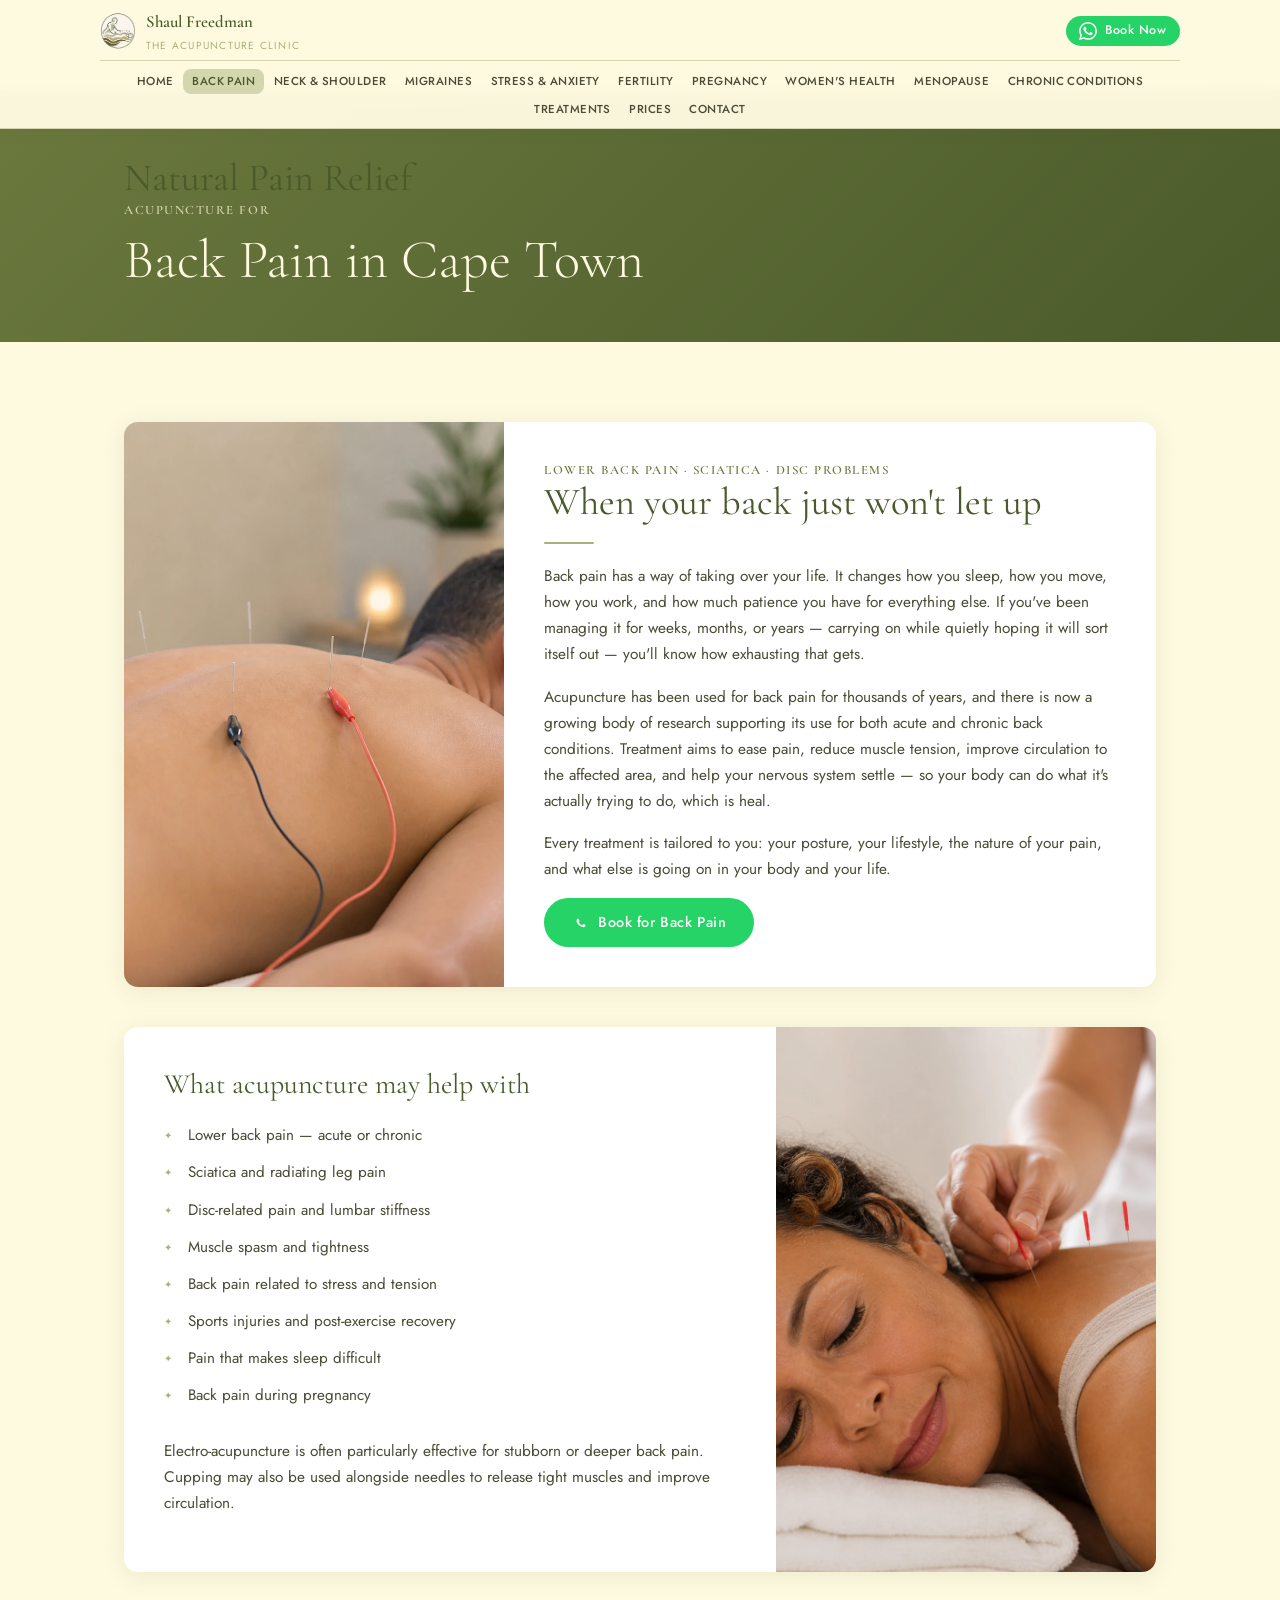
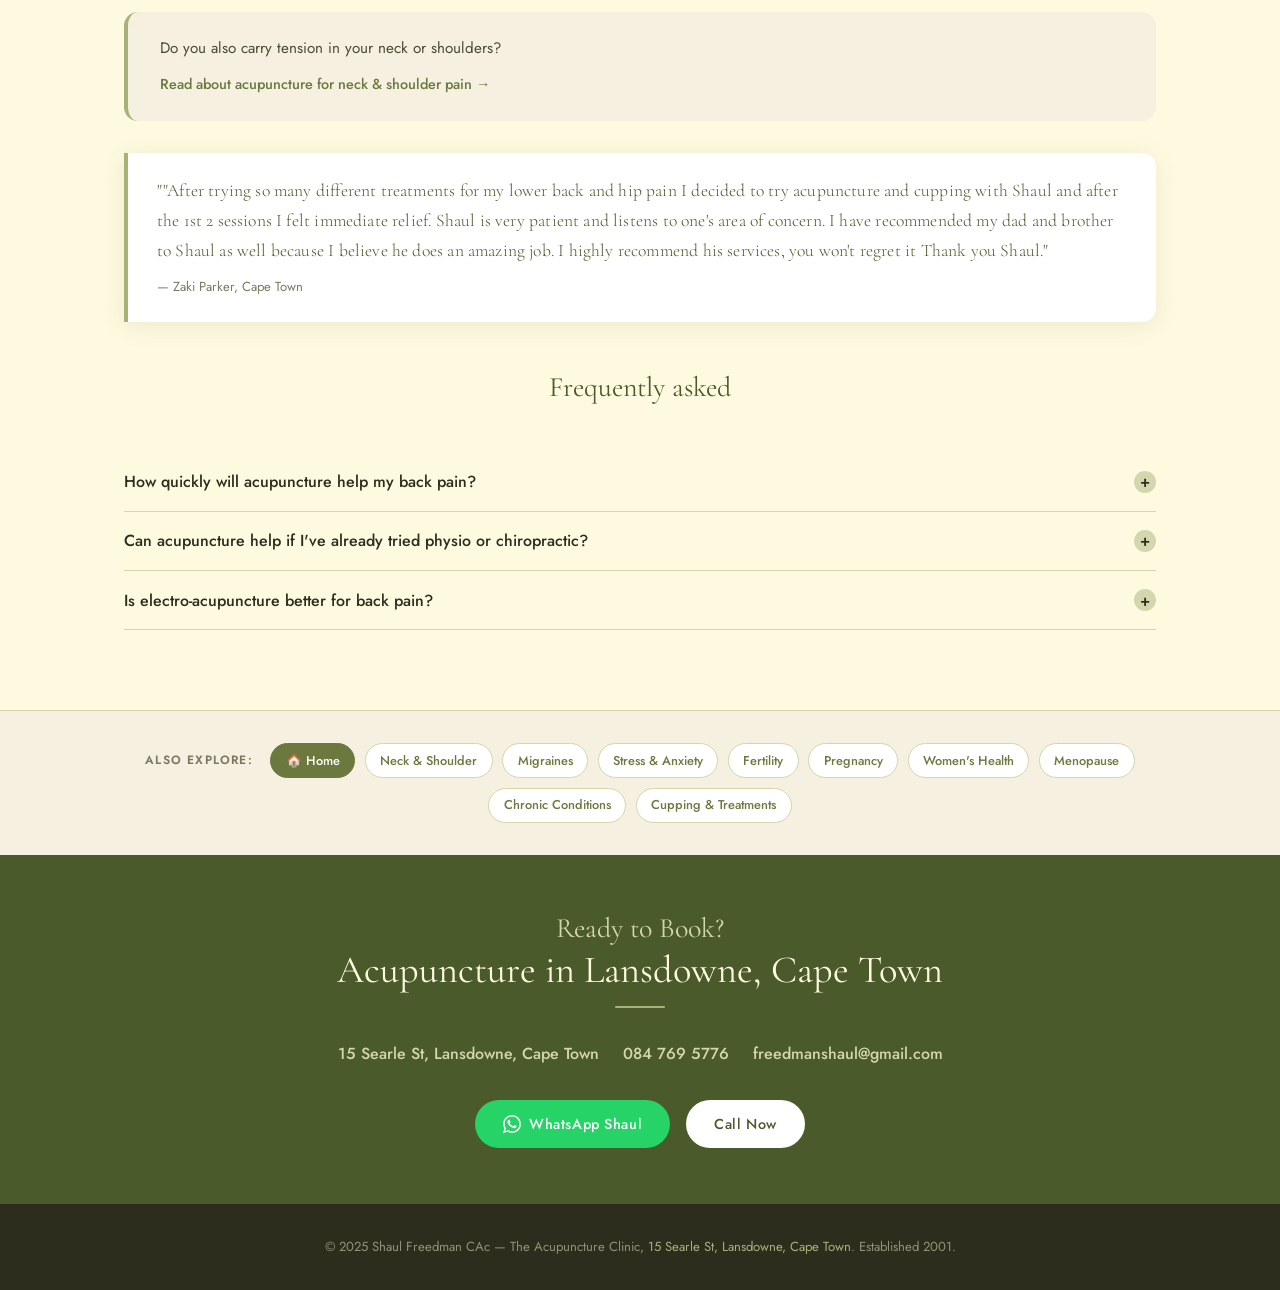
==== back-pain-acupuncture-cape-town.html @ 0d93fbd1 "Update back-pain-acupuncture-cape-town.html added h2 header for google seo added real testimonial" ====
<!DOCTYPE html>
<html lang="en">
<head>
<meta charset="UTF-8">
<meta name="viewport" content="width=device-width, initial-scale=1.0">
<title>Acupuncture for Back Pain in Cape Town | Shaul Freedman</title>
<meta name="description" content="Back pain, sciatica and lower back pain treatment with acupuncture in Lansdowne, Cape Town. Shaul Freedman CAc. Book on WhatsApp: 084 769 5776.">
<meta name="keywords" content="back pain acupuncture cape town, acupuncture for sciatica cape town, lower back pain treatment cape town">
<meta name="author" content="Shaul Freedman">
<meta property="og:title" content="Acupuncture for Back Pain in Cape Town | Shaul Freedman">
<meta property="og:description" content="Back pain, sciatica and lower back pain treatment with acupuncture in Lansdowne, Cape Town. Shaul Freedman CAc. Book on WhatsApp: 084 769 5776.">
<meta property="og:type" content="website">
<link rel="stylesheet" href="style.css">
</head>
<body>

<nav>
  <div class="nav-inner-top">
    <a href="index.html" class="nav-brand">
      <img src="assets/shaul-freedman-acupuncture-logo.webp" alt="Shaul Freedman Acupuncture logo" class="nav-logo">
      <div><span class="nav-brand-name">Shaul Freedman</span><span class="nav-brand-sub">The Acupuncture Clinic</span></div>
    </a>
    <a href="https://wa.me/27847695776?text=Hi%20Shaul%2C%20I%27d%20like%20to%20book%20an%20acupuncture%20treatment." target="_blank" class="btn btn-wa nav-wa" style="font-size:0.78rem;padding:0.35rem 1rem;"><svg class="wa-icon" viewBox="0 0 24 24"><path d="M17.472 14.382c-.297-.149-1.758-.867-2.03-.967-.273-.099-.471-.148-.67.15-.197.297-.767.966-.94 1.164-.173.199-.347.223-.644.075-.297-.15-1.255-.463-2.39-1.475-.883-.788-1.48-1.761-1.653-2.059-.173-.297-.018-.458.13-.606.134-.133.298-.347.446-.52.149-.174.198-.298.298-.497.099-.198.05-.371-.025-.52-.075-.149-.669-1.612-.916-2.207-.242-.579-.487-.5-.669-.51-.173-.008-.371-.01-.57-.01-.198 0-.52.074-.792.372-.272.297-1.04 1.016-1.04 2.479 0 1.462 1.065 2.875 1.213 3.074.149.198 2.096 3.2 5.077 4.487.709.306 1.262.489 1.694.625.712.227 1.36.195 1.871.118.571-.085 1.758-.719 2.006-1.413.248-.694.248-1.289.173-1.413-.074-.124-.272-.198-.57-.347m-5.421 7.403h-.004a9.87 9.87 0 01-5.031-1.378l-.361-.214-3.741.982.998-3.648-.235-.374a9.86 9.86 0 01-1.51-5.26c.001-5.45 4.436-9.884 9.888-9.884 2.64 0 5.122 1.03 6.988 2.898a9.825 9.825 0 012.893 6.994c-.003 5.45-4.437 9.884-9.885 9.884m8.413-18.297A11.815 11.815 0 0012.05 0C5.495 0 .16 5.335.157 11.892c0 2.096.547 4.142 1.588 5.945L.057 24l6.305-1.654a11.882 11.882 0 005.683 1.448h.005c6.554 0 11.89-5.335 11.893-11.893a11.821 11.821 0 00-3.48-8.413Z"/></svg> Book Now</a>
    <button class="hamburger" onclick="toggleMenu()" aria-label="Menu"><span></span><span></span><span></span></button>
  </div>
  <div class="nav-inner-links">
    <ul class="nav-links">
      <li><a href="index.html">Home</a></li>
      <li><a href="back-pain-acupuncture-cape-town.html" class="active">Back Pain</a></li>
      <li><a href="neck-shoulder-pain-acupuncture-cape-town.html">Neck &amp; Shoulder</a></li>
      <li><a href="migraine-headache-acupuncture-cape-town.html">Migraines</a></li>
      <li><a href="stress-anxiety-depression-sleep-acupuncture-cape-town.html">Stress &amp; Anxiety</a></li>
      <li><a href="fertility-acupuncture-cape-town.html">Fertility</a></li>
      <li><a href="pregnancy-acupuncture-cape-town.html">Pregnancy</a></li>
      <li><a href="pms-hormonal-health-acupuncture-cape-town.html">Women's Health</a></li>
      <li><a href="menopause-acupuncture-cape-town.html">Menopause</a></li>
      <li><a href="chronic-conditions-acupuncture-cape-town.html">Chronic Conditions</a></li>
      <li><a href="cupping-electro-acupuncture-cape-town.html">Treatments</a></li>
      <li><a href="index.html#pricing">Prices</a></li>
      <li><a href="index.html#contact">Contact</a></li>
    </ul>
  </div>
</nav>

<div class="mobile-menu" id="mobile-menu">
  <a href="index.html">Home</a>
  <a href="back-pain-acupuncture-cape-town.html">Back Pain</a>
  <a href="neck-shoulder-pain-acupuncture-cape-town.html">Neck &amp; Shoulder</a>
  <a href="migraine-headache-acupuncture-cape-town.html">Migraines</a>
  <a href="stress-anxiety-depression-sleep-acupuncture-cape-town.html">Stress &amp; Anxiety</a>
  <a href="fertility-acupuncture-cape-town.html">Fertility</a>
  <a href="pregnancy-acupuncture-cape-town.html">Pregnancy</a>
  <a href="pms-hormonal-health-acupuncture-cape-town.html">Women's Health</a>
  <a href="menopause-acupuncture-cape-town.html">Menopause</a>
  <a href="chronic-conditions-acupuncture-cape-town.html">Chronic Conditions</a>
  <a href="cupping-electro-acupuncture-cape-town.html">Treatments</a>
  <a href="index.html#pricing">Prices</a>
  <a href="index.html#contact">Contact</a>
  <a href="https://wa.me/27847695776?text=Hi%20Shaul%2C%20I%27d%20like%20to%20book%20an%20acupuncture%20treatment." target="_blank" style="color:#25D366;font-weight:600;">WhatsApp Shaul</a>
</div>

<div class="page-wrap">

<section class="page-banner banner-green">
  <div class="container">
    <h2>Natural Pain Relief</h2>
    <h4>Acupuncture for</h4>
    <h1>Back Pain in Cape Town</h1>
  </div>
</section>

<section class="section">
  <div class="container">
    <div class="content-block">
      <img src="assets/acupuncture-treatment-cape-town.webp" alt="Acupuncture needles for back pain treatment in Cape Town" class="block-img">
      <div class="block-body">
        <h4>Lower Back Pain · Sciatica · Disc Problems</h4>
        <h2>When your back just won't let up</h2>
        <div class="divider divider-left"></div>
        <p>Back pain has a way of taking over your life. It changes how you sleep, how you move, how you work, and how much patience you have for everything else. If you've been managing it for weeks, months, or years — carrying on while quietly hoping it will sort itself out — you'll know how exhausting that gets.</p>
        <p>Acupuncture has been used for back pain for thousands of years, and there is now a growing body of research supporting its use for both acute and chronic back conditions. Treatment aims to ease pain, reduce muscle tension, improve circulation to the affected area, and help your nervous system settle — so your body can do what it's actually trying to do, which is heal.</p>
        <p>Every treatment is tailored to you: your posture, your lifestyle, the nature of your pain, and what else is going on in your body and your life.</p>
        <a href="https://wa.me/27847695776?text=Hi%20Shaul%2C%20I%27d%20like%20to%20book%20an%20acupuncture%20appointment%20for%20back%20pain." target="_blank" class="btn btn-wa">
          <svg class="wa-icon" viewBox="0 0 24 24"><path d="M17.472 14.382c-.297-.149-1.758-.867-2.03-.967-.273-.099-.471-.148-.67.15-.197.297-.767.966-.94 1.164-.173.199-.347.223-.644.075-.297-.15-1.255-.463-2.39-1.475-.883-.788-1.48-1.761-1.653-2.059-.173-.297-.018-.458.13-.606.134-.133.298-.347.446-.52.149-.174.198-.298.298-.497.099-.198.05-.371-.025-.52-.075-.149-.669-1.612-.916-2.207-.242-.579-.487-.5-.669-.51-.173-.008-.371-.01-.57-.01-.198 0-.52.074-.792.372-.272.297-1.04 1.016-1.04 2.479 0 1.462 1.065 2.875 1.213 3.074.149.198 2.096 3.2 5.077 4.487.709.306 1.262.489 1.694.625.712.227 1.36.195 1.871.118.571-.085 1.758-.719 2.006-1.413.248-.694.248-1.289.173-1.413-.074-.124-.272-.198-.57-.347"/></svg>
          Book for Back Pain
        </a>
      </div>
    </div>

    <div class="content-block reverse" style="margin-top:2.5rem;">
      <img src="assets/sports-injury-knee-acupuncture-cape-town.webp" alt="Electro-acupuncture for back and knee pain in Cape Town" class="block-img">
      <div class="block-body">
        <h3>What acupuncture may help with</h3>
        <ul class="content-list">
          <li>Lower back pain — acute or chronic</li>
          <li>Sciatica and radiating leg pain</li>
          <li>Disc-related pain and lumbar stiffness</li>
          <li>Muscle spasm and tightness</li>
          <li>Back pain related to stress and tension</li>
          <li>Sports injuries and post-exercise recovery</li>
          <li>Pain that makes sleep difficult</li>
          <li>Back pain during pregnancy</li>
        </ul>
        <p>Electro-acupuncture is often particularly effective for stubborn or deeper back pain. Cupping may also be used alongside needles to release tight muscles and improve circulation.</p>
      </div>
    </div>

    <!-- NECK & SHOULDER LINK -->
    <div style="margin-top:2.5rem;padding:1.5rem 2rem;background:var(--warm-cream);border-radius:var(--radius);border-left:4px solid var(--light-green);">
      <p style="margin-bottom:0.5rem;font-size:0.95rem;color:var(--text-mid);">Do you also carry tension in your neck or shoulders?</p>
      <a href="neck-shoulder-pain-acupuncture-cape-town.html" style="display:inline-flex;align-items:center;gap:6px;color:var(--mid-green);font-weight:500;font-size:0.9rem;text-decoration:none;">
        Read about acupuncture for neck &amp; shoulder pain →
      </a>
    </div>

    <div class="testimonial">
      <p>""After trying so many different treatments for my lower back and hip pain I decided to try acupuncture and cupping with Shaul and after the 1st 2 sessions I felt immediate relief. Shaul is very patient and listens to one's area of concern. I have recommended my dad and brother to Shaul as well because I believe he does an amazing job. I highly recommend his services, you won't regret it Thank you Shaul."</p>
      <cite>— Zaki Parker, Cape Town</cite>
    </div>

    <div class="section-header" style="margin-top:3rem;">
      <h3>Frequently asked</h3>
    </div>

    <div class="faq-item">
      <button class="faq-q">How quickly will acupuncture help my back pain? <span class="faq-arrow">+</span></button>
      <div class="faq-a">Some people notice relief after the first session. For longer-standing pain, it generally takes a course of treatments — usually 4 to 6 weekly sessions — to see meaningful and lasting change. Shaul will give you an honest picture after your initial assessment.</div>
    </div>
    <div class="faq-item">
      <button class="faq-q">Can acupuncture help if I've already tried physio or chiropractic? <span class="faq-arrow">+</span></button>
      <div class="faq-a">Yes — many people come to acupuncture after other treatments haven't resolved their pain. Acupuncture works differently: it addresses the nervous system, circulation, and energy flow in the body, which can reach patterns that other treatments don't.</div>
    </div>
    <div class="faq-item">
      <button class="faq-q">Is electro-acupuncture better for back pain? <span class="faq-arrow">+</span></button>
      <div class="faq-a">For some types of back pain — especially chronic, deep, or stubborn pain — electro-acupuncture can be particularly effective. Shaul will recommend the most appropriate approach after your first assessment.</div>
    </div>

  </div>
</section>

<div class="related-strip">
  <div class="container">
    <div class="related-strip-inner">
      <span class="related-strip-label">Also explore:</span>
      <a href="index.html" class="related-link home">🏠 Home</a>
      <a href="neck-shoulder-pain-acupuncture-cape-town.html" class="related-link">Neck &amp; Shoulder</a>
      <a href="migraine-headache-acupuncture-cape-town.html" class="related-link">Migraines</a>
      <a href="stress-anxiety-depression-sleep-acupuncture-cape-town.html" class="related-link">Stress &amp; Anxiety</a>
      <a href="fertility-acupuncture-cape-town.html" class="related-link">Fertility</a>
      <a href="pregnancy-acupuncture-cape-town.html" class="related-link">Pregnancy</a>
      <a href="pms-hormonal-health-acupuncture-cape-town.html" class="related-link">Women's Health</a>
      <a href="menopause-acupuncture-cape-town.html" class="related-link">Menopause</a>
      <a href="chronic-conditions-acupuncture-cape-town.html" class="related-link">Chronic Conditions</a>
      <a href="cupping-electro-acupuncture-cape-town.html" class="related-link">Cupping &amp; Treatments</a>
    </div>
  </div>
</div>

<section class="contact-strip" id="contact">
  <div class="container">
    <h3 style="color:var(--pale-green);">Ready to Book?</h3>
    <h2>Acupuncture in Lansdowne, Cape Town</h2>
    <div class="divider"></div>
    <div class="contact-details">
      <span class="contact-detail"><a href="https://www.google.com/maps/search/15+Searle+St+Lansdowne+Cape+Town" target="_blank" rel="noopener" style="color:var(--pale-green);">15 Searle St, Lansdowne, Cape Town</a></span>
      <span class="contact-detail"><a href="tel:+27847695776" style="color:var(--pale-green);">084 769 5776</a></span>
      <span class="contact-detail"><a href="mailto:freedmanshaul@gmail.com" style="color:var(--pale-green);">freedmanshaul@gmail.com</a></span>
    </div>
    <div class="contact-btns">
      <a href="https://wa.me/27847695776?text=Hi%20Shaul%2C%20I%27d%20like%20to%20book%20an%20acupuncture%20appointment%20for%20back%20pain." target="_blank" class="btn btn-wa"><svg class="wa-icon" viewBox="0 0 24 24"><path d="M17.472 14.382c-.297-.149-1.758-.867-2.03-.967-.273-.099-.471-.148-.67.15-.197.297-.767.966-.94 1.164-.173.199-.347.223-.644.075-.297-.15-1.255-.463-2.39-1.475-.883-.788-1.48-1.761-1.653-2.059-.173-.297-.018-.458.13-.606.134-.133.298-.347.446-.52.149-.174.198-.298.298-.497.099-.198.05-.371-.025-.52-.075-.149-.669-1.612-.916-2.207-.242-.579-.487-.5-.669-.51-.173-.008-.371-.01-.57-.01-.198 0-.52.074-.792.372-.272.297-1.04 1.016-1.04 2.479 0 1.462 1.065 2.875 1.213 3.074.149.198 2.096 3.2 5.077 4.487.709.306 1.262.489 1.694.625.712.227 1.36.195 1.871.118.571-.085 1.758-.719 2.006-1.413.248-.694.248-1.289.173-1.413-.074-.124-.272-.198-.57-.347m-5.421 7.403h-.004a9.87 9.87 0 01-5.031-1.378l-.361-.214-3.741.982.998-3.648-.235-.374a9.86 9.86 0 01-1.51-5.26c.001-5.45 4.436-9.884 9.888-9.884 2.64 0 5.122 1.03 6.988 2.898a9.825 9.825 0 012.893 6.994c-.003 5.45-4.437 9.884-9.885 9.884m8.413-18.297A11.815 11.815 0 0012.05 0C5.495 0 .16 5.335.157 11.892c0 2.096.547 4.142 1.588 5.945L.057 24l6.305-1.654a11.882 11.882 0 005.683 1.448h.005c6.554 0 11.89-5.335 11.893-11.893a11.821 11.821 0 00-3.48-8.413Z"/></svg> WhatsApp Shaul</a>
      <a href="tel:+27847695776" class="btn btn-white">Call Now</a>
    </div>
  </div>
</section>

<footer>
  <div class="container">
    <p>© 2025 Shaul Freedman CAc — The Acupuncture Clinic, <a href="https://www.google.com/maps/search/15+Searle+St+Lansdowne+Cape+Town" target="_blank" rel="noopener" style="color:var(--light-green);">15 Searle St, Lansdowne, Cape Town</a>. Established 2001.</p>
  </div>
</footer>

<button id="back-to-top" onclick="window.scrollTo({top:0,behavior:'smooth'})" title="Back to top">↑</button>

<script>
function toggleMenu(){document.getElementById('mobile-menu').classList.toggle('open');}
window.addEventListener('scroll',()=>{
  document.getElementById('back-to-top').classList.toggle('visible',window.scrollY>300);
  document.getElementById('mobile-menu').classList.remove('open');
});
document.querySelectorAll('.faq-q').forEach(btn=>{
  btn.addEventListener('click',()=>{
    const item=btn.closest('.faq-item');
    const wasOpen=item.classList.contains('open');
    document.querySelectorAll('.faq-item').forEach(i=>i.classList.remove('open'));
    if(!wasOpen)item.classList.add('open');
  });
});
</script>

</div>
</body>
</html>
---- style.css ----
/* ═══════════════════════════════════════════
   SHAUL FREEDMAN — THE ACUPUNCTURE CLINIC
   Shared Stylesheet
═══════════════════════════════════════════ */

@import url('https://fonts.googleapis.com/css2?family=Cormorant+Garamond:ital,wght@0,300;0,400;0,600;1,300;1,400&family=Jost:wght@300;400;500;600&display=swap');

:root {
  --dark-green: #4a5a2a;
  --mid-green: #6B793E;
  --light-green: #A9B179;
  --pale-green: #D4D6AD;
  --cream: #FEFAE0;
  --warm-cream: #f5f0e0;
  --brown: #C08769;
  --dark-brown: #8F5F3D;
  --text-dark: #2d2d1e;
  --text-mid: #4a4a35;
  --text-light: #7a7a60;
  --white: #ffffff;
  --radius: 14px;
  --radius-sm: 8px;
  --shadow: 0 4px 24px rgba(74,90,42,0.10);
  --shadow-lg: 0 8px 40px rgba(74,90,42,0.15);
}

*, *::before, *::after { box-sizing: border-box; margin: 0; padding: 0; }
html { scroll-behavior: smooth; }

body {
  font-family: 'Jost', sans-serif;
  background: var(--cream);
  color: var(--text-dark);
  font-size: 16px;
  line-height: 1.7;
  overflow-x: hidden;
}

h1, h2, h3, h4 { font-family: 'Cormorant Garamond', serif; line-height: 1.25; color: var(--dark-green); }
h1 { font-size: clamp(2rem, 5vw, 3.4rem); font-weight: 300; }
h2 { font-size: clamp(1.6rem, 3.5vw, 2.4rem); font-weight: 400; }
h3 { font-size: clamp(1.2rem, 2.5vw, 1.75rem); font-weight: 400; }
h4 { font-size: 0.8rem; font-weight: 600; letter-spacing: 0.12em; text-transform: uppercase; color: var(--mid-green); }

p { margin-bottom: 1rem; color: var(--text-mid); }
a { color: var(--mid-green); text-decoration: none; }
a:hover { color: var(--dark-green); }
img { max-width: 100%; display: block; border-radius: var(--radius); }

/* ── NAV ── */
nav {
  position: fixed; top: 0; left: 0; right: 0; z-index: 1000;
  background: rgba(254,250,224,0.97);
  backdrop-filter: blur(8px);
  border-bottom: 1px solid var(--pale-green);
  padding: 0.5rem 2rem 0.4rem;
  display: flex; flex-direction: column; align-items: center;
  box-shadow: 0 2px 16px rgba(74,90,42,0.07);
}
.nav-inner-top { display: flex; align-items: center; justify-content: space-between; width: 100%; max-width: 1080px; }
.nav-inner-links { display: flex; align-items: center; justify-content: center; width: 100%; max-width: 1080px; flex-wrap: wrap; gap: 0.1rem; padding-top: 0.35rem; border-top: 1px solid var(--pale-green); margin-top: 0.35rem; }
.nav-brand { display: flex; align-items: center; gap: 10px; text-decoration: none; }
.nav-logo { width: 36px; height: 36px; border-radius: 50%; object-fit: cover; }
.nav-brand-name { font-family: 'Cormorant Garamond', serif; font-size: 1.05rem; font-weight: 600; color: var(--dark-green); display: block; }
.nav-brand-sub { font-size: 0.64rem; font-weight: 400; letter-spacing: 0.12em; text-transform: uppercase; color: var(--light-green); display: block; }
.nav-links { display: flex; align-items: center; gap: 0.05rem; list-style: none; flex-wrap: wrap; justify-content: center; }
.nav-links a { font-size: 0.72rem; font-weight: 500; letter-spacing: 0.04em; text-transform: uppercase; color: var(--text-mid); padding: 0.28rem 0.55rem; border-radius: var(--radius-sm); transition: all 0.2s; white-space: nowrap; }
.nav-links a:hover, .nav-links a.active { background: var(--pale-green); color: var(--dark-green); }
.nav-wa { background: #25D366 !important; color: white !important; border-radius: 20px !important; padding: 0.28rem 0.85rem !important; }
.nav-wa:hover { background: #1da851 !important; }
.hamburger { display: none; flex-direction: column; gap: 5px; cursor: pointer; background: none; border: none; padding: 4px; }
.hamburger span { display: block; width: 24px; height: 2px; background: var(--mid-green); border-radius: 2px; transition: all 0.3s; }
.mobile-menu { display: none; position: fixed; top: 88px; left: 0; right: 0; background: var(--cream); border-bottom: 1px solid var(--pale-green); padding: 1.5rem 2rem; z-index: 999; box-shadow: var(--shadow); flex-direction: column; gap: 0.4rem; }
.mobile-menu.open { display: flex; }
.mobile-menu a { font-size: 0.9rem; font-weight: 500; letter-spacing: 0.05em; text-transform: uppercase; color: var(--text-mid); padding: 0.6rem 1rem; border-radius: var(--radius-sm); transition: all 0.2s; }
.mobile-menu a:hover { background: var(--pale-green); color: var(--dark-green); }

/* ── LAYOUT ── */
.container { max-width: 1080px; margin: 0 auto; padding: 0 1.5rem; }
.container-narrow { max-width: 740px; margin: 0 auto; padding: 0 1.5rem; }
.section { padding: 5rem 0; }
.section-sm { padding: 3rem 0; }
.section-alt { background: var(--warm-cream); }
.section-dark { background: var(--dark-green); }
.page-wrap { padding-top: 90px; }

/* ── PAGE BANNER ── */
.page-banner {
  padding: 4rem 0 3rem;
  position: relative; overflow: hidden;
}
.page-banner h4 { margin-bottom: 0.5rem; }
.page-banner h1 { max-width: 700px; }

/* Colour variants per page */
.banner-green { background: linear-gradient(135deg, var(--mid-green) 0%, var(--dark-green) 100%); }
.banner-green h4 { color: var(--pale-green); }
.banner-green h1 { color: var(--cream); }
.banner-warm { background: linear-gradient(135deg, #e8dfc8 0%, #d5c9aa 100%); }
.banner-earth { background: linear-gradient(135deg, #c4a882 0%, #8F5F3D 100%); }
.banner-earth h4 { color: #f5e8d8; }
.banner-earth h1 { color: white; }
.banner-sage { background: linear-gradient(135deg, #d4d9b8 0%, #a9b179 100%); }
.banner-deep { background: linear-gradient(135deg, #3a4a22 0%, #2a3618 100%); }
.banner-deep h4 { color: var(--pale-green); }
.banner-deep h1 { color: var(--cream); }
.banner-rose { background: linear-gradient(135deg, #e8d5c8 0%, #c4957a 100%); }
.banner-rose h1 { color: #3a2010; }

/* ── BUTTONS ── */
.btn { display: inline-flex; align-items: center; gap: 8px; padding: 0.75rem 1.75rem; border-radius: 30px; font-family: 'Jost', sans-serif; font-size: 0.9rem; font-weight: 500; letter-spacing: 0.04em; cursor: pointer; border: none; transition: all 0.25s; text-decoration: none; }
.btn-primary { background: var(--mid-green); color: white; }
.btn-primary:hover { background: var(--dark-green); color: white; transform: translateY(-2px); box-shadow: 0 6px 20px rgba(74,90,42,0.25); }
.btn-outline { background: transparent; color: var(--mid-green); border: 1.5px solid var(--mid-green); }
.btn-outline:hover { background: var(--pale-green); color: var(--dark-green); transform: translateY(-2px); }
.btn-white { background: white; color: var(--dark-green); }
.btn-white:hover { background: var(--cream); transform: translateY(-2px); }
.btn-wa { background: #25D366; color: white; }
.btn-wa:hover { background: #1da851; color: white; transform: translateY(-2px); box-shadow: 0 6px 20px rgba(37,211,102,0.3); }
.btn-brown { background: var(--brown); color: white; }
.btn-brown:hover { background: var(--dark-brown); color: white; transform: translateY(-2px); }
.wa-icon { width: 18px; height: 18px; fill: currentColor; flex-shrink: 0; }

/* ── SECTION HEADER ── */
.section-header { text-align: center; margin-bottom: 3rem; }
.section-header h4 { margin-bottom: 0.5rem; }
.section-header h2 { margin-bottom: 0.8rem; }
.section-header p { max-width: 580px; margin: 0 auto; font-size: 1.02rem; }
.divider { width: 50px; height: 2px; background: var(--light-green); margin: 0.8rem auto 1.2rem; border-radius: 2px; }
.divider-left { margin-left: 0; }

/* ── GRIDS ── */
.grid-3 { display: grid; grid-template-columns: repeat(3, 1fr); gap: 1.8rem; }
.grid-2 { display: grid; grid-template-columns: repeat(2, 1fr); gap: 2.5rem; }
.grid-2-1 { display: grid; grid-template-columns: 1.15fr 0.85fr; gap: 3rem; align-items: start; }
.grid-1-2 { display: grid; grid-template-columns: 0.85fr 1.15fr; gap: 3rem; align-items: start; }

/* ── CARDS ── */
.card { background: white; border-radius: var(--radius); overflow: hidden; box-shadow: var(--shadow); transition: transform 0.3s, box-shadow 0.3s; }
.card:hover { transform: translateY(-5px); box-shadow: var(--shadow-lg); }
.card-img { width: 100%; height: 210px; object-fit: cover; object-position: center top; border-radius: 0; }
.card-link { display: block; text-decoration: none; color: inherit; }
.card-link:hover .card { transform: translateY(-5px); box-shadow: var(--shadow-lg); }
.card-link:hover { color: inherit; }
.card-body { padding: 1.4rem; }
.card-body h3 { margin-bottom: 0.5rem; font-size: 1.3rem; }
.card-body p { font-size: 0.9rem; margin-bottom: 1rem; color: var(--text-light); line-height: 1.6; }
.card-tags { display: flex; flex-wrap: wrap; gap: 5px; margin-bottom: 1rem; }
.tag { font-size: 0.72rem; background: var(--pale-green); color: var(--dark-green); padding: 3px 9px; border-radius: 10px; font-weight: 500; }

/* ── CONTENT BLOCKS ── */
.content-block { display: grid; grid-template-columns: 380px 1fr; gap: 0; background: white; border-radius: var(--radius); overflow: hidden; box-shadow: var(--shadow); margin-bottom: 2.5rem; }
.content-block.reverse { grid-template-columns: 1fr 380px; }
.content-block.reverse .block-img { order: 2; }
.content-block.reverse .block-body { order: 1; }
.block-img { width: 100%; height: 100%; min-height: 280px; object-fit: cover; object-position: center top; border-radius: 0; }
.block-body { padding: 2.5rem; }
.block-body h2 { margin-bottom: 1rem; }
.block-body p { font-size: 0.96rem; }

/* ── LISTS ── */
.content-list { list-style: none; padding: 0; margin: 1rem 0 1.5rem; }
.content-list li { padding: 0.35rem 0 0.35rem 1.5rem; position: relative; color: var(--text-mid); font-size: 0.95rem; }
.content-list li::before { content: '✦'; position: absolute; left: 0; color: var(--light-green); font-size: 0.65rem; top: 0.6rem; }

/* ── TESTIMONIAL ── */
.testimonial { background: white; border-left: 4px solid var(--light-green); padding: 1.4rem 1.8rem; border-radius: 0 var(--radius) var(--radius) 0; box-shadow: var(--shadow); margin: 2rem 0; }
.testimonial p { font-family: 'Cormorant Garamond', serif; font-style: normal; font-size: 1.1rem; color: var(--dark-green); font-weight: 300; margin-bottom: 0.4rem; letter-spacing: 0.01em; }
.testimonial cite { font-size: 0.82rem; color: var(--text-light); font-style: normal; }

/* ── FAQ ── */
.faq-item { border-bottom: 1px solid var(--pale-green); }
.faq-q { width: 100%; text-align: left; background: none; border: none; padding: 1.1rem 0; font-family: 'Jost', sans-serif; font-size: 1rem; font-weight: 500; color: var(--text-dark); cursor: pointer; display: flex; justify-content: space-between; align-items: center; gap: 1rem; transition: color 0.2s; }
.faq-q:hover { color: var(--mid-green); }
.faq-arrow { flex-shrink: 0; width: 22px; height: 22px; background: var(--pale-green); border-radius: 50%; display: flex; align-items: center; justify-content: center; font-size: 1rem; transition: transform 0.3s, background 0.2s; }
.faq-item.open .faq-arrow { transform: rotate(45deg); background: var(--light-green); }
.faq-a { display: none; padding: 0 0 1.1rem; color: var(--text-mid); font-size: 0.96rem; line-height: 1.8; }
.faq-item.open .faq-a { display: block; animation: fadein 0.3s ease; }

/* ── PRICING ── */
.price-card { background: white; border-radius: var(--radius); padding: 1.8rem; box-shadow: var(--shadow); display: flex; flex-direction: column; gap: 0.4rem; border-top: 4px solid var(--light-green); transition: transform 0.3s, box-shadow 0.3s; }
.price-card:hover { transform: translateY(-4px); box-shadow: var(--shadow-lg); border-top-color: var(--mid-green); }
.price-card h3 { font-size: 1.25rem; }
.price-card .duration { font-size: 0.82rem; color: var(--text-light); }
.price-card .price { font-family: 'Cormorant Garamond', serif; font-size: 1.9rem; font-weight: 600; color: var(--mid-green); margin-top: 0.4rem; }
.price-card .save { font-size: 0.78rem; color: var(--brown); font-weight: 500; }
.price-card p { font-size: 0.88rem; flex: 1; color: var(--text-light); }
.price-card.featured { border-top-color: var(--brown); }
.price-card.featured .price { color: var(--brown); }

/* ── RELATED TREATMENTS STRIP ── */
.related-strip { background: var(--warm-cream); border-top: 1px solid var(--pale-green); padding: 2rem 0; }
.related-strip-inner { display: flex; flex-wrap: wrap; gap: 0.6rem; align-items: center; justify-content: center; }
.related-strip-label { font-size: 0.75rem; font-weight: 600; letter-spacing: 0.1em; text-transform: uppercase; color: var(--text-light); margin-right: 0.5rem; }
.related-link { font-size: 0.8rem; font-weight: 500; color: var(--mid-green); padding: 0.35rem 0.9rem; border: 1px solid var(--pale-green); border-radius: 20px; transition: all 0.2s; background: white; text-decoration: none; }
.related-link:hover { background: var(--pale-green); color: var(--dark-green); border-color: var(--light-green); }
.related-link.home { background: var(--mid-green); color: white; border-color: var(--mid-green); }
.related-link.home:hover { background: var(--dark-green); border-color: var(--dark-green); }

/* ── CONTACT STRIP ── */
.contact-strip { background: var(--dark-green); color: var(--cream); padding: 3.5rem 0; text-align: center; }
.contact-strip h2 { color: var(--cream); margin-bottom: 0.5rem; }
.contact-strip p { color: var(--pale-green); margin-bottom: 0; }
.contact-strip .contact-details { display: flex; flex-wrap: wrap; gap: 1.5rem; justify-content: center; margin: 2rem 0; }
.contact-detail { display: flex; align-items: center; gap: 8px; font-size: 1rem; color: var(--cream); }
.contact-detail a { color: var(--pale-green); font-weight: 500; }
.contact-detail a:hover { color: white; }
.contact-btns { display: flex; flex-wrap: wrap; gap: 1rem; justify-content: center; margin-top: 1.5rem; }

/* ── FOOTER ── */
footer { background: var(--text-dark); color: var(--pale-green); padding: 2rem 0; text-align: center; }
footer p { color: rgba(212,214,173,0.6); font-size: 0.82rem; margin: 0; }
footer a { color: var(--light-green); }

/* ── BACK TO TOP ── */
#back-to-top { position: fixed; bottom: 1.5rem; right: 1.5rem; width: 46px; height: 46px; background: var(--mid-green); color: white; border: none; border-radius: 50%; cursor: pointer; display: none; align-items: center; justify-content: center; font-size: 1.1rem; box-shadow: 0 4px 16px rgba(74,90,42,0.3); z-index: 900; transition: all 0.3s; }
#back-to-top:hover { background: var(--dark-green); transform: translateY(-3px); }
#back-to-top.visible { display: flex; animation: fadeInUp 0.3s ease; }

/* ── ANIMATIONS ── */
@keyframes fadein { from { opacity: 0; transform: translateY(8px); } to { opacity: 1; transform: translateY(0); } }
@keyframes fadeInUp { from { opacity: 0; transform: translateY(12px); } to { opacity: 1; transform: translateY(0); } }

/* ── RESPONSIVE ── */
@media (max-width: 960px) {
  .hero-img { height: 280px !important; object-position: center center !important; }
  .grid-3 { grid-template-columns: repeat(2, 1fr); }
  .grid-2-1, .grid-1-2 { grid-template-columns: 1fr; }
  .content-block, .content-block.reverse { grid-template-columns: 1fr; }
  .content-block.reverse .block-img { order: 0; }
  .content-block.reverse .block-body { order: 0; }
  .block-img { min-height: 240px; max-height: 320px; width: 100%; }
}
@media (max-width: 768px) {
  .nav-links { display: none; }
  .nav-inner-links { display: none; }
  .hamburger { display: flex; }
  .grid-3 { grid-template-columns: 1fr; }
  .grid-2 { grid-template-columns: 1fr; }
  .section { padding: 3.5rem 0; }
  .block-body { padding: 1.8rem; }
}

.related-link a:hover {
  color: #444;
  text-decoration: underline;
}

/* ── HERO: mobile image band ── */
.hero-mobile-image { display: none; }
.hero-desktop-image { display: block; }
.hero-desktop-badge { display: inline-flex; }

@media (max-width: 960px) {

  /* Show mobile image + green band at top of card */
  .hero-mobile-image { display: block; }

  /* Hide desktop image column on mobile */
  .hero-desktop-image { display: none !important; }

  /* Hide desktop badge — replaced by the green band */
  .hero-desktop-badge { display: none !important; }

  /* Stack grid to single column */
  .grid-2-1 { grid-template-columns: 1fr !important; }

  /* Tighten text padding inside card on mobile */
  .grid-2-1 > div:first-child { padding: 1.75rem !important; }

  /* Pull section up so card sits close to the nav */
  section.hero-section {
    padding-top: 1.5rem !important;
    padding-bottom: 2.5rem !important;
  }

  /* Heavier, larger heading on mobile */
  .grid-2-1 h1 {
    font-size: 2rem !important;
    font-weight: 500 !important;
    line-height: 1.2 !important;
    margin-bottom: 1rem !important;
  }

  /* Stack buttons vertically on mobile for easier tapping */
  .hero-btns {
    flex-direction: column !important;
  }
}
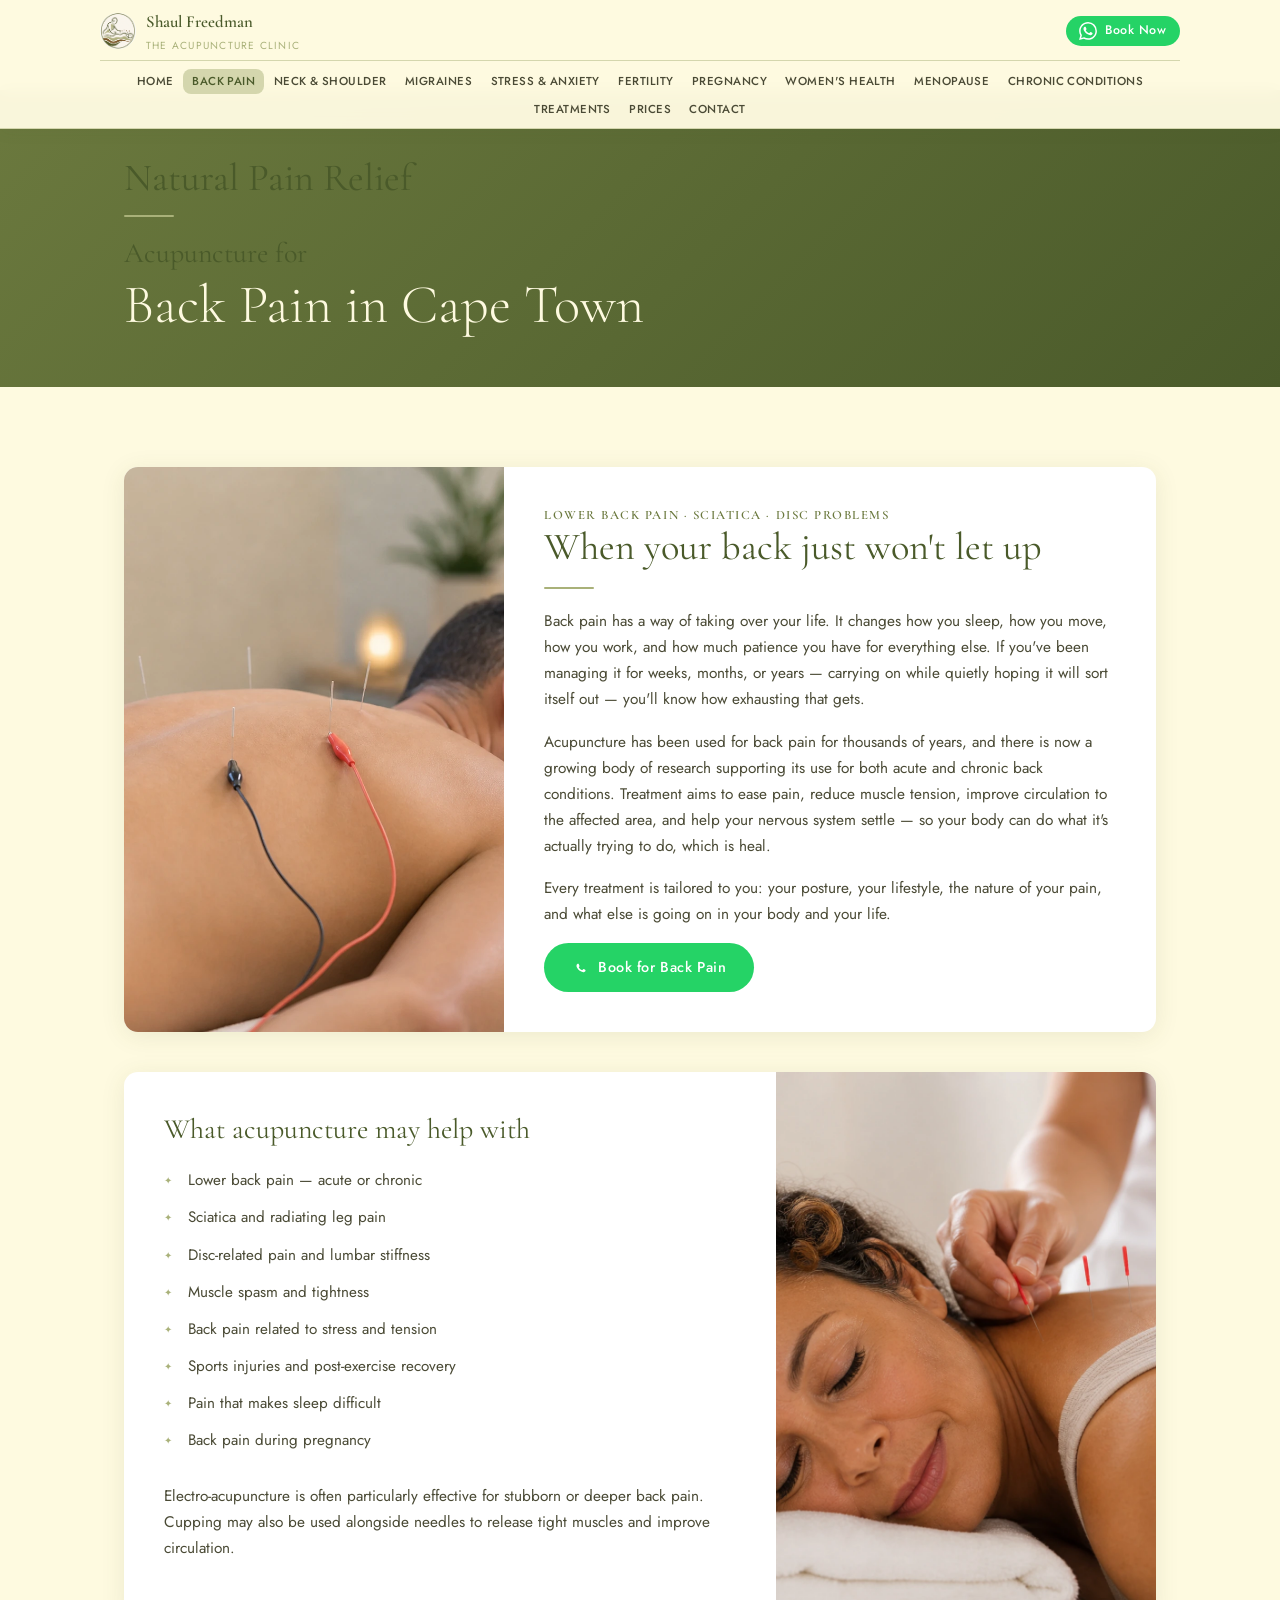
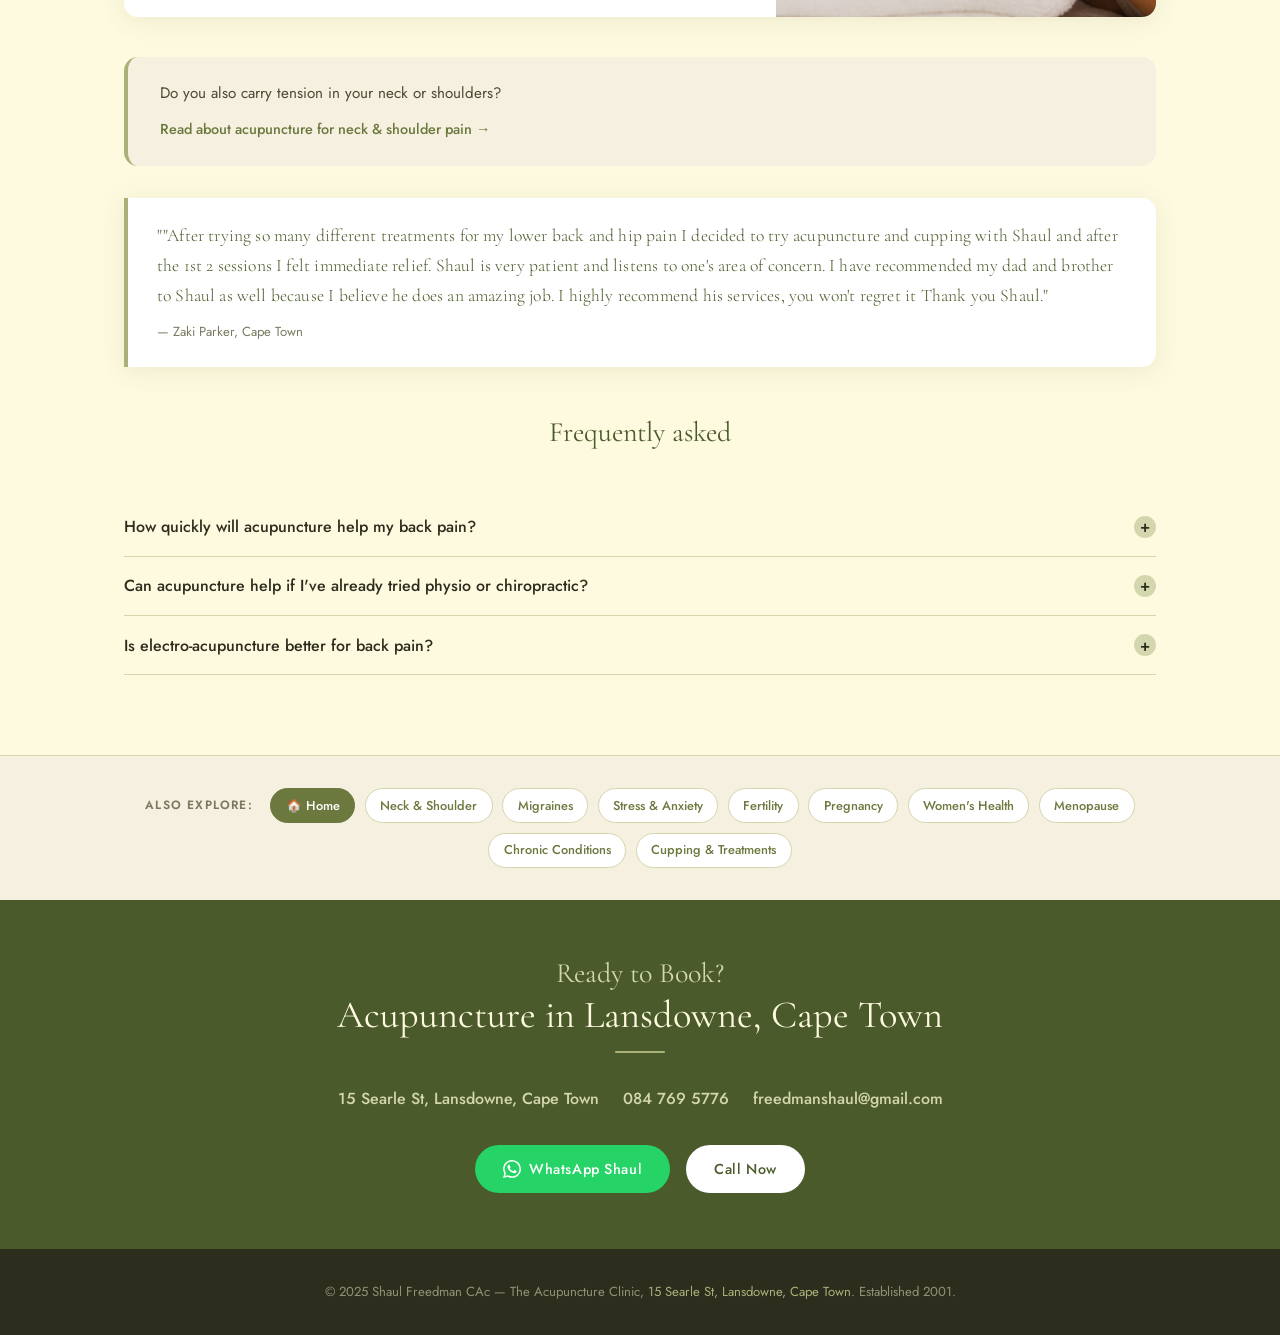
==== commit 7f49f853: "Update back-pain-acupuncture-cape-town.html headers adjusted for seo" ====
--- a/back-pain-acupuncture-cape-town.html
+++ b/back-pain-acupuncture-cape-town.html
@@ -64,7 +64,8 @@
 <section class="page-banner banner-green">
   <div class="container">
     <h2>Natural Pain Relief</h2>
-    <h4>Acupuncture for</h4>
+    <div class="divider divider-left"></div>
+    <h3>Acupuncture for</h3>
     <h1>Back Pain in Cape Town</h1>
   </div>
 </section>
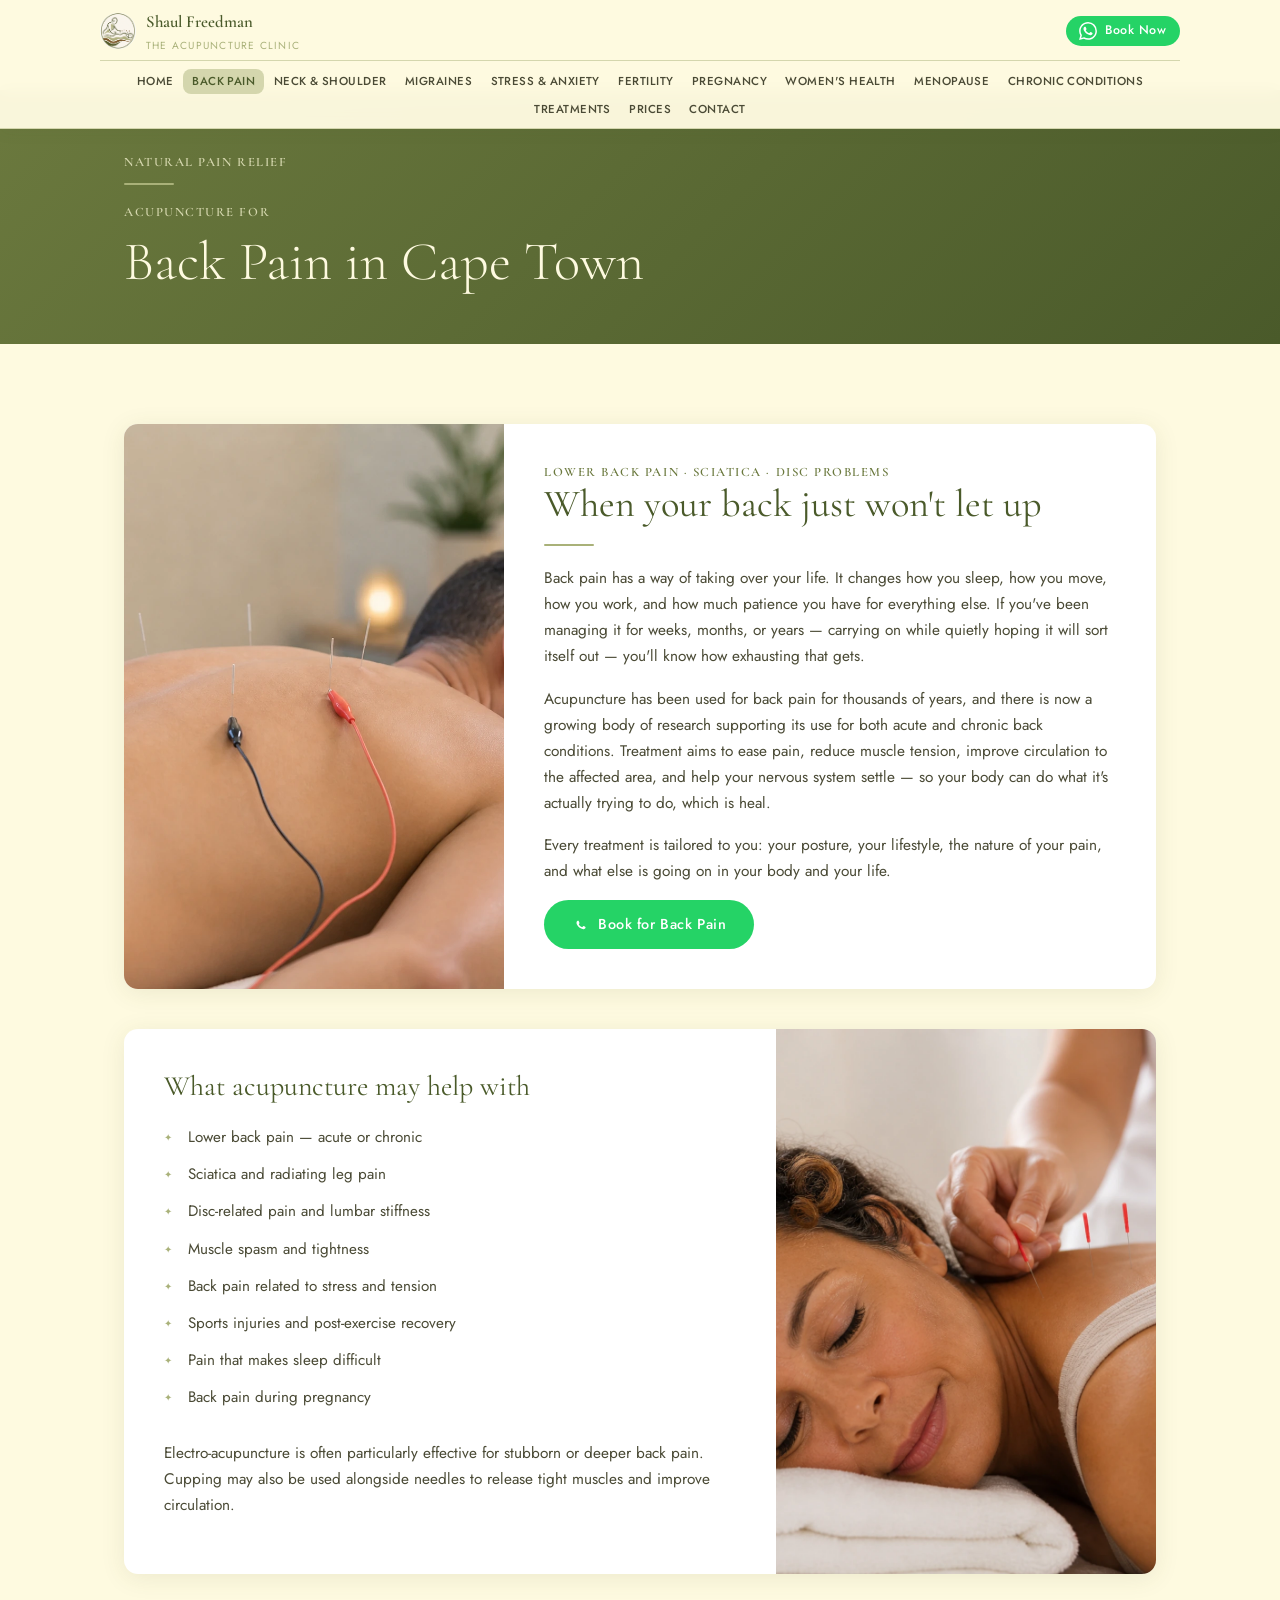
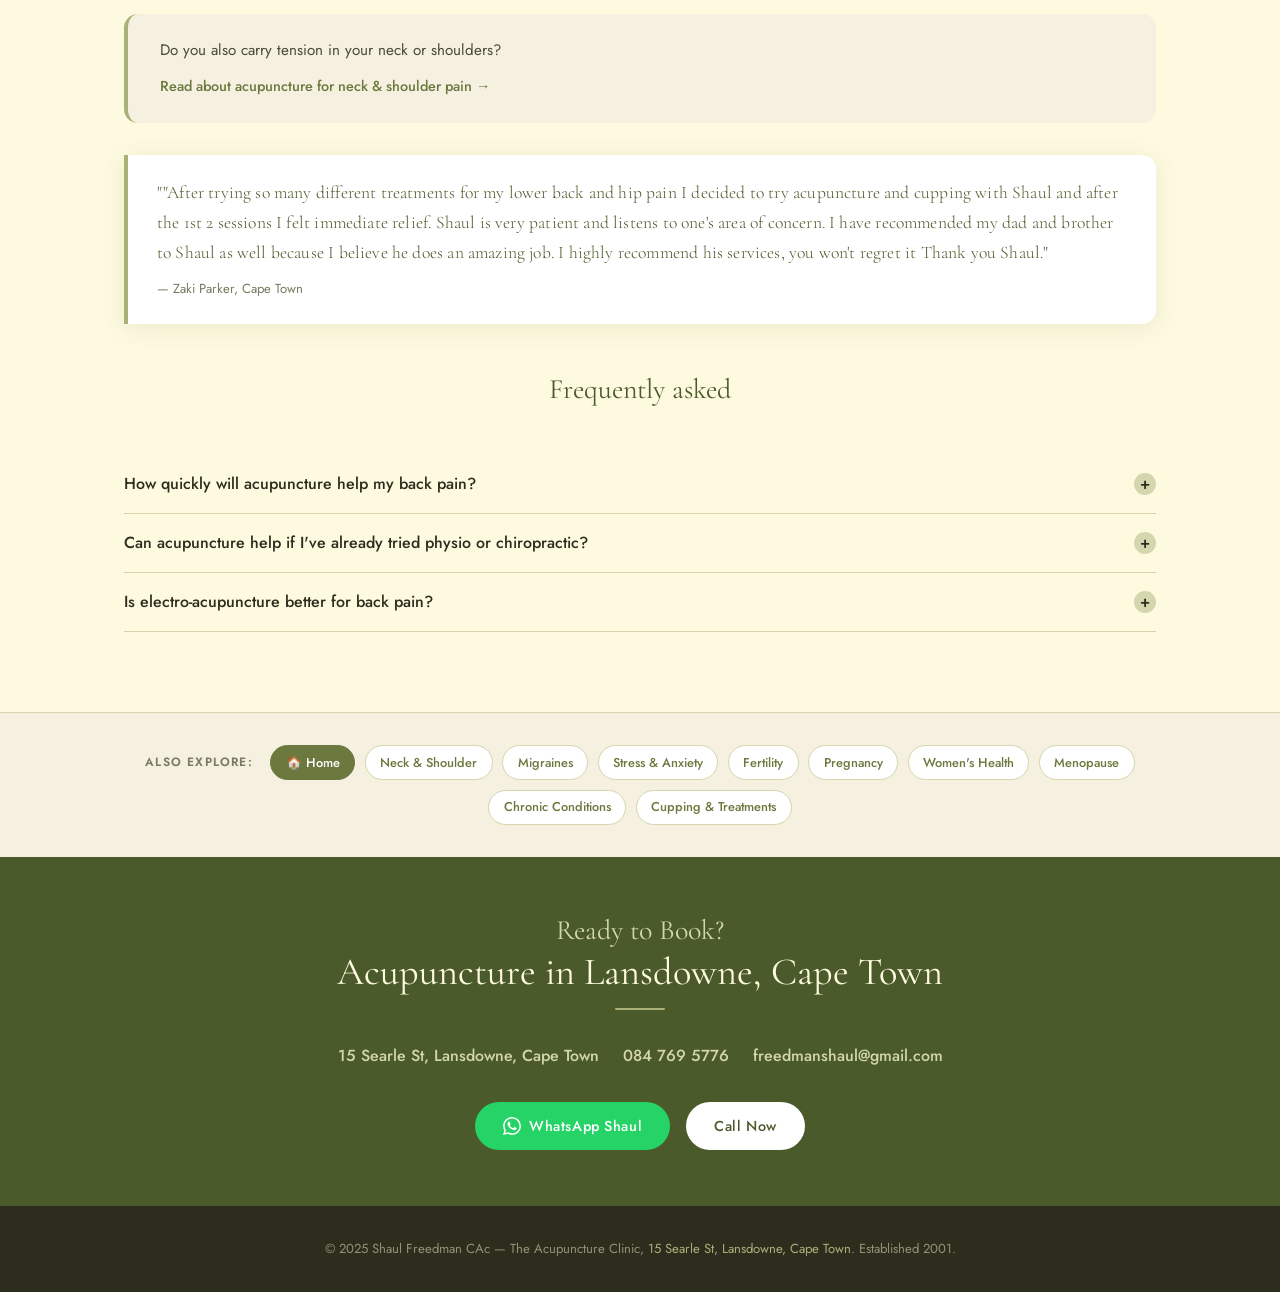
==== commit 847e7290: "Update back-pain-acupuncture-cape-town.html" ====
--- a/back-pain-acupuncture-cape-town.html
+++ b/back-pain-acupuncture-cape-town.html
@@ -63,9 +63,9 @@
 
 <section class="page-banner banner-green">
   <div class="container">
-    <h2>Natural Pain Relief</h2>
+    <h4>Natural Pain Relief</h4>
     <div class="divider divider-left"></div>
-    <h3>Acupuncture for</h3>
+    <h4>Acupuncture for</h4>
     <h1>Back Pain in Cape Town</h1>
   </div>
 </section>
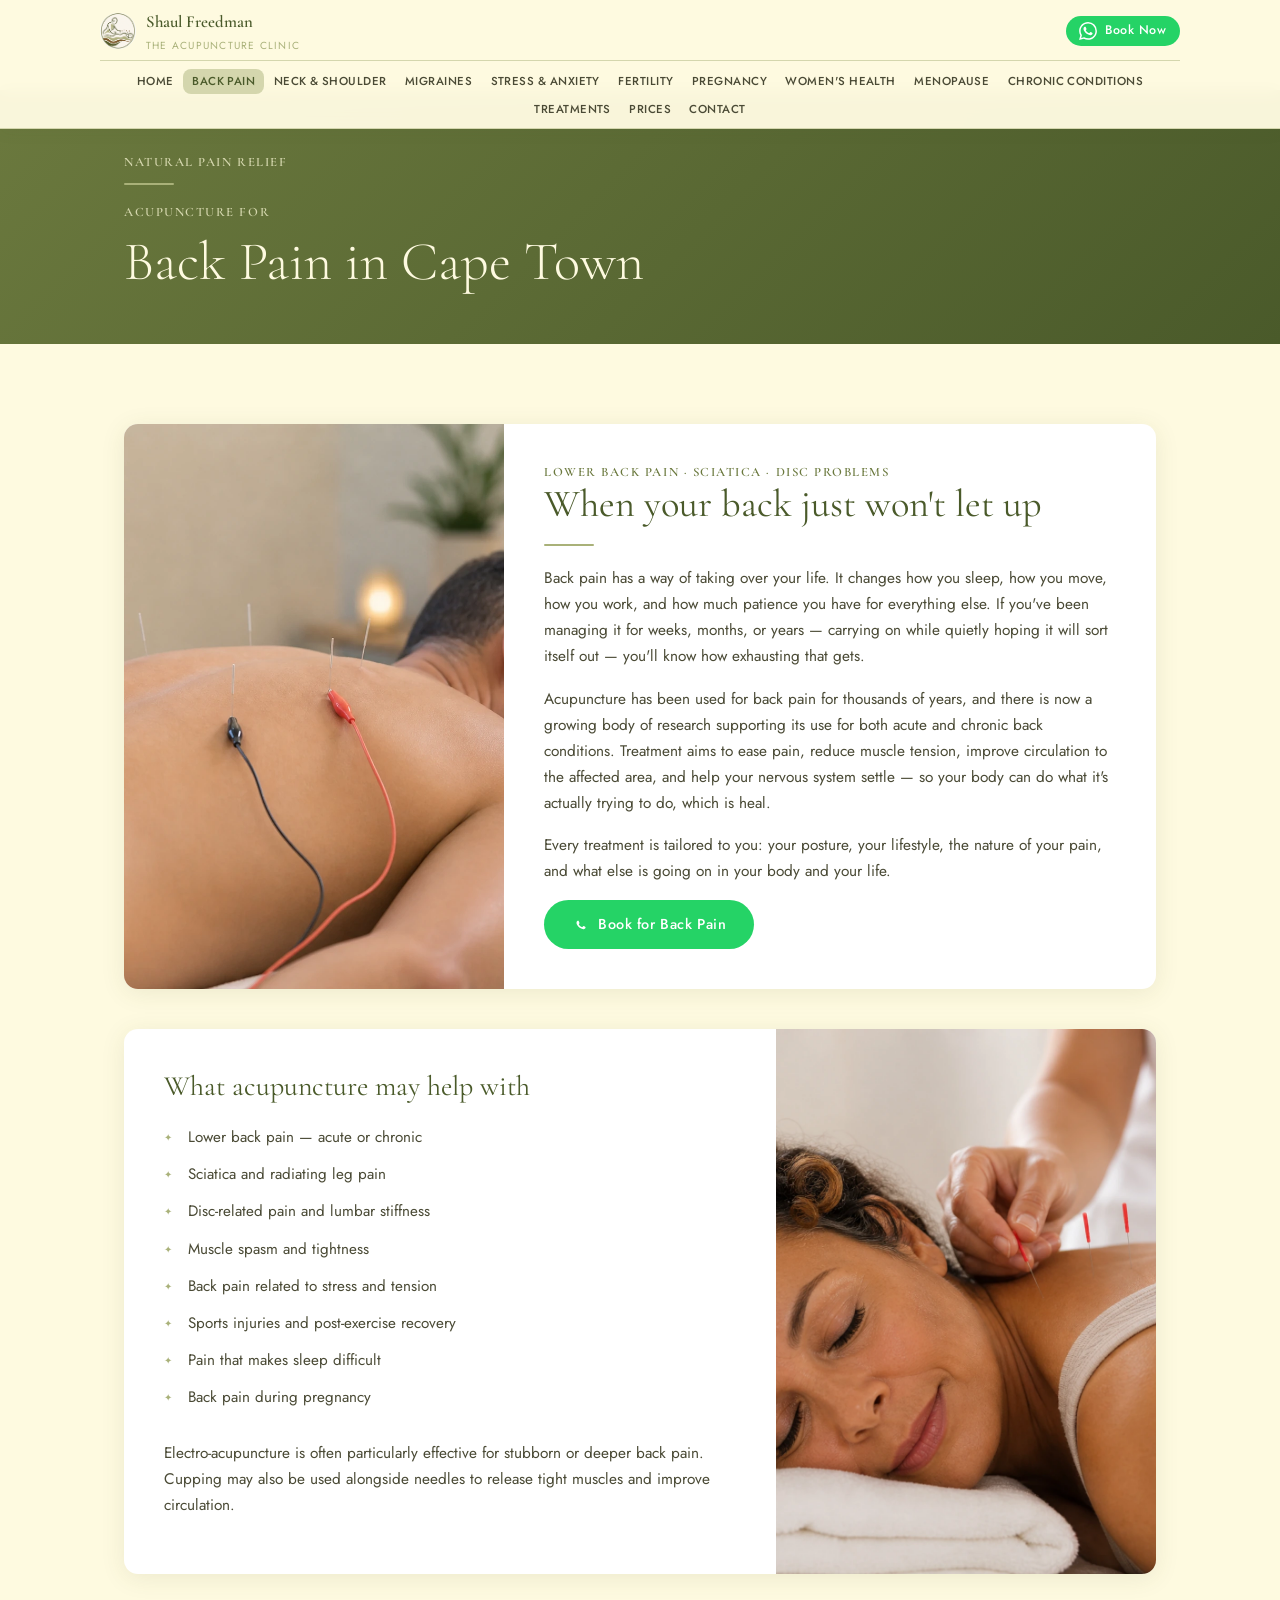
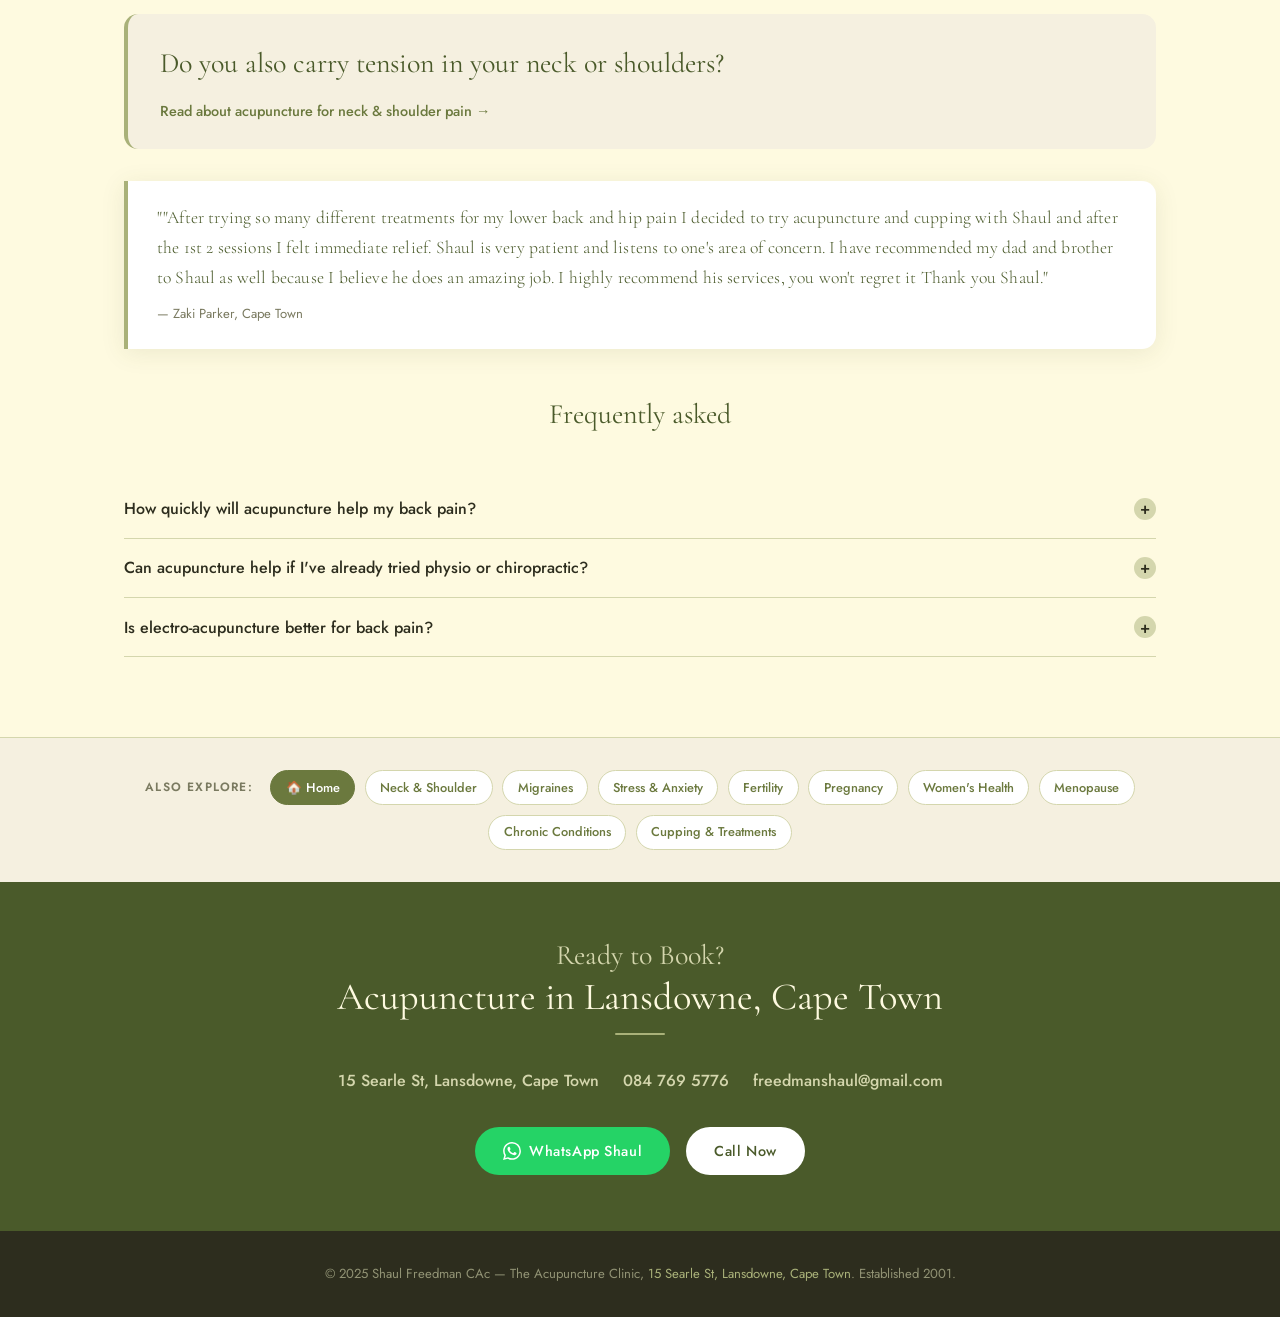
==== commit e7be6720: "Update back-pain-acupuncture-cape-town.html shoulder heading to h3" ====
--- a/back-pain-acupuncture-cape-town.html
+++ b/back-pain-acupuncture-cape-town.html
@@ -108,7 +108,7 @@
 
     <!-- NECK & SHOULDER LINK -->
     <div style="margin-top:2.5rem;padding:1.5rem 2rem;background:var(--warm-cream);border-radius:var(--radius);border-left:4px solid var(--light-green);">
-      <p style="margin-bottom:0.5rem;font-size:0.95rem;color:var(--text-mid);">Do you also carry tension in your neck or shoulders?</p>
+      <p style="margin-bottom:0.5rem;font-size:0.95rem;color:var(--text-mid);"><h3>Do you also carry tension in your neck or shoulders?</h3></p>
       <a href="neck-shoulder-pain-acupuncture-cape-town.html" style="display:inline-flex;align-items:center;gap:6px;color:var(--mid-green);font-weight:500;font-size:0.9rem;text-decoration:none;">
         Read about acupuncture for neck &amp; shoulder pain →
       </a>
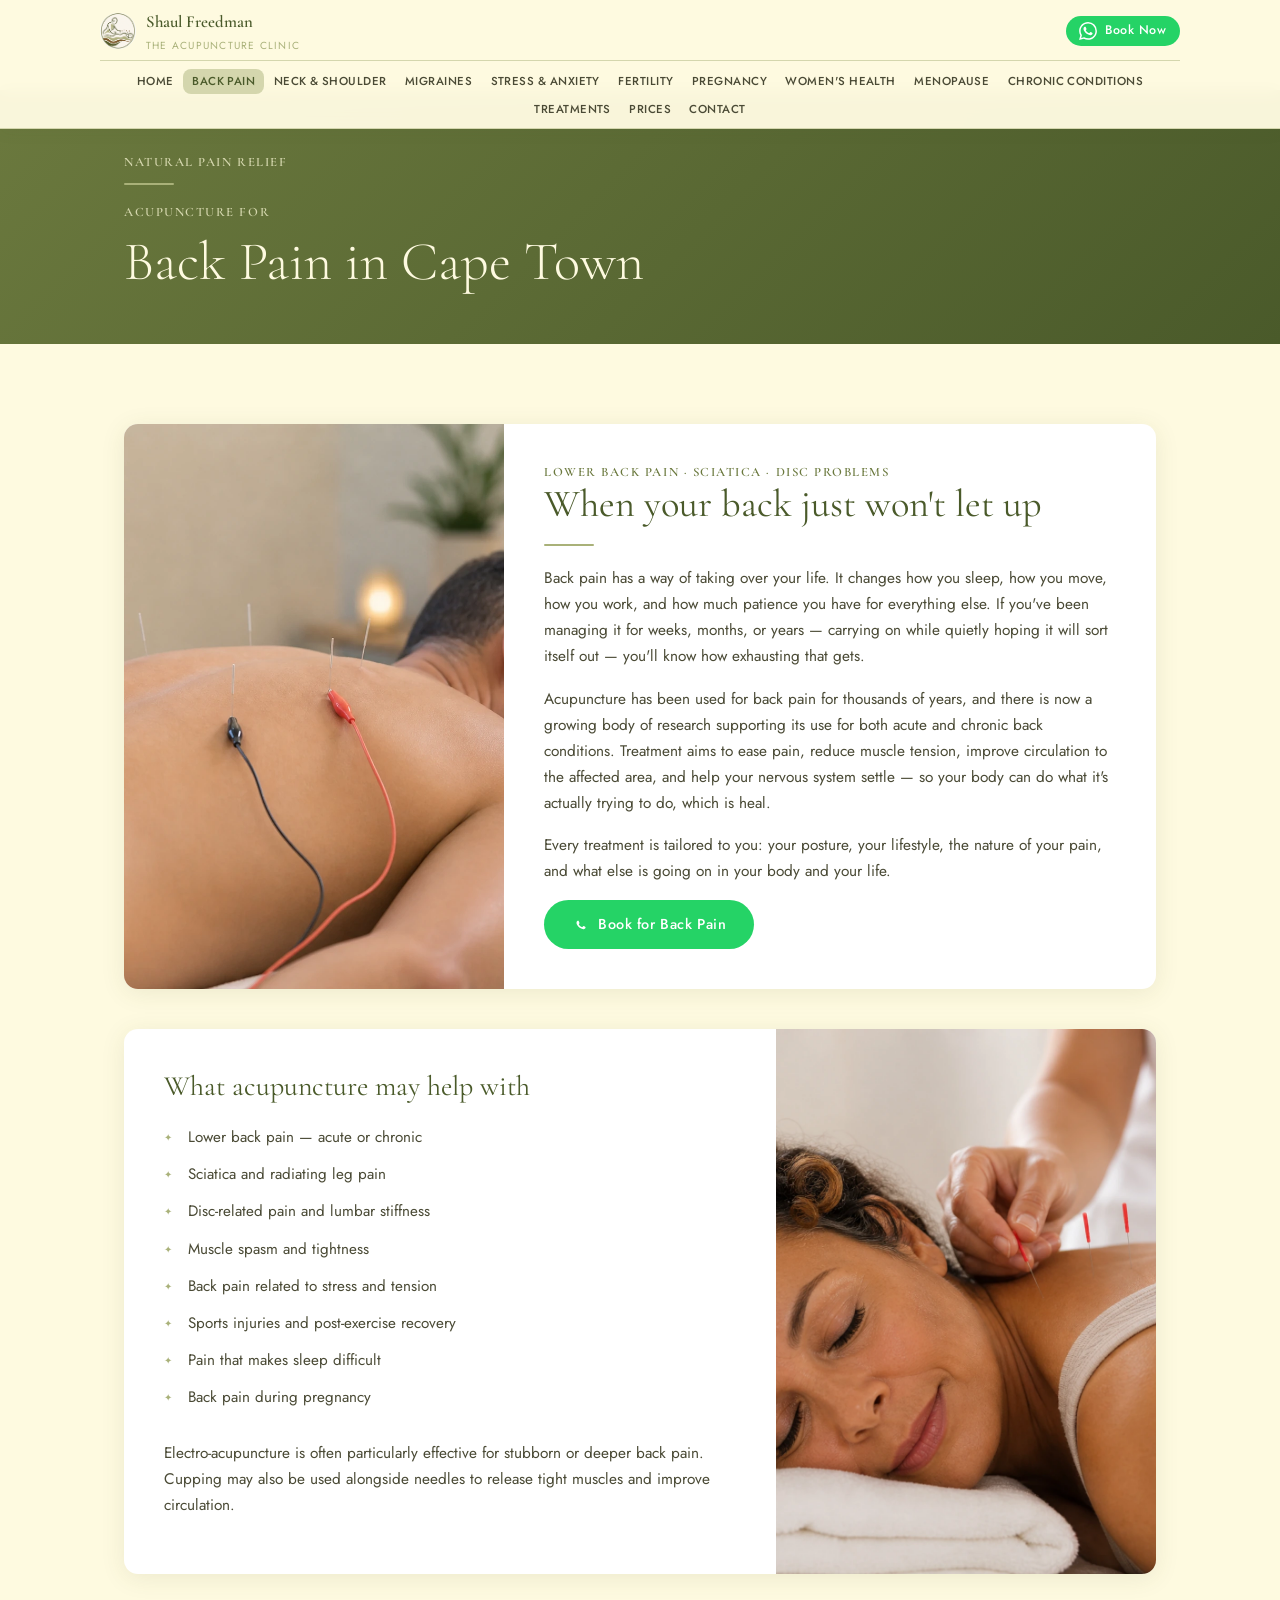
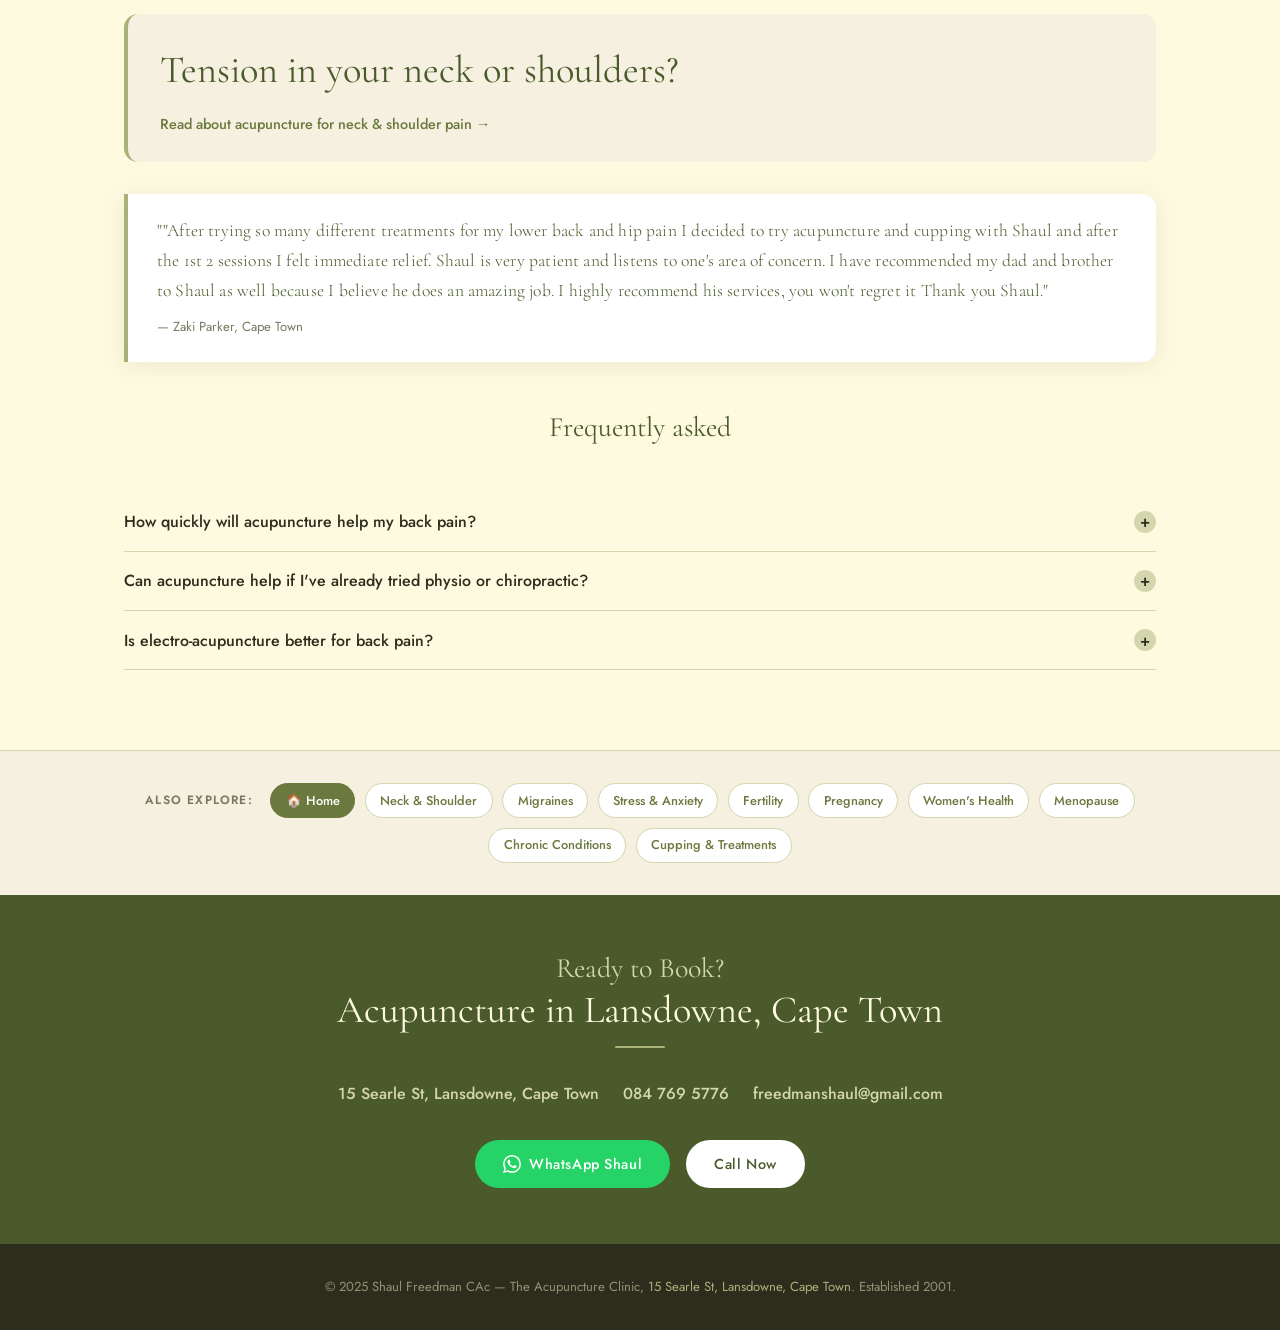
==== commit db0a3965: "Update back-pain-acupuncture-cape-town.html" ====
--- a/back-pain-acupuncture-cape-town.html
+++ b/back-pain-acupuncture-cape-town.html
@@ -108,7 +108,7 @@
 
     <!-- NECK & SHOULDER LINK -->
     <div style="margin-top:2.5rem;padding:1.5rem 2rem;background:var(--warm-cream);border-radius:var(--radius);border-left:4px solid var(--light-green);">
-      <p style="margin-bottom:0.5rem;font-size:0.95rem;color:var(--text-mid);"><h3>Do you also carry tension in your neck or shoulders?</h3></p>
+      <p style="margin-bottom:0.5rem;font-size:0.95rem;color:var(--text-mid);"><h2>Tension in your neck or shoulders?</h2></p>
       <a href="neck-shoulder-pain-acupuncture-cape-town.html" style="display:inline-flex;align-items:center;gap:6px;color:var(--mid-green);font-weight:500;font-size:0.9rem;text-decoration:none;">
         Read about acupuncture for neck &amp; shoulder pain →
       </a>
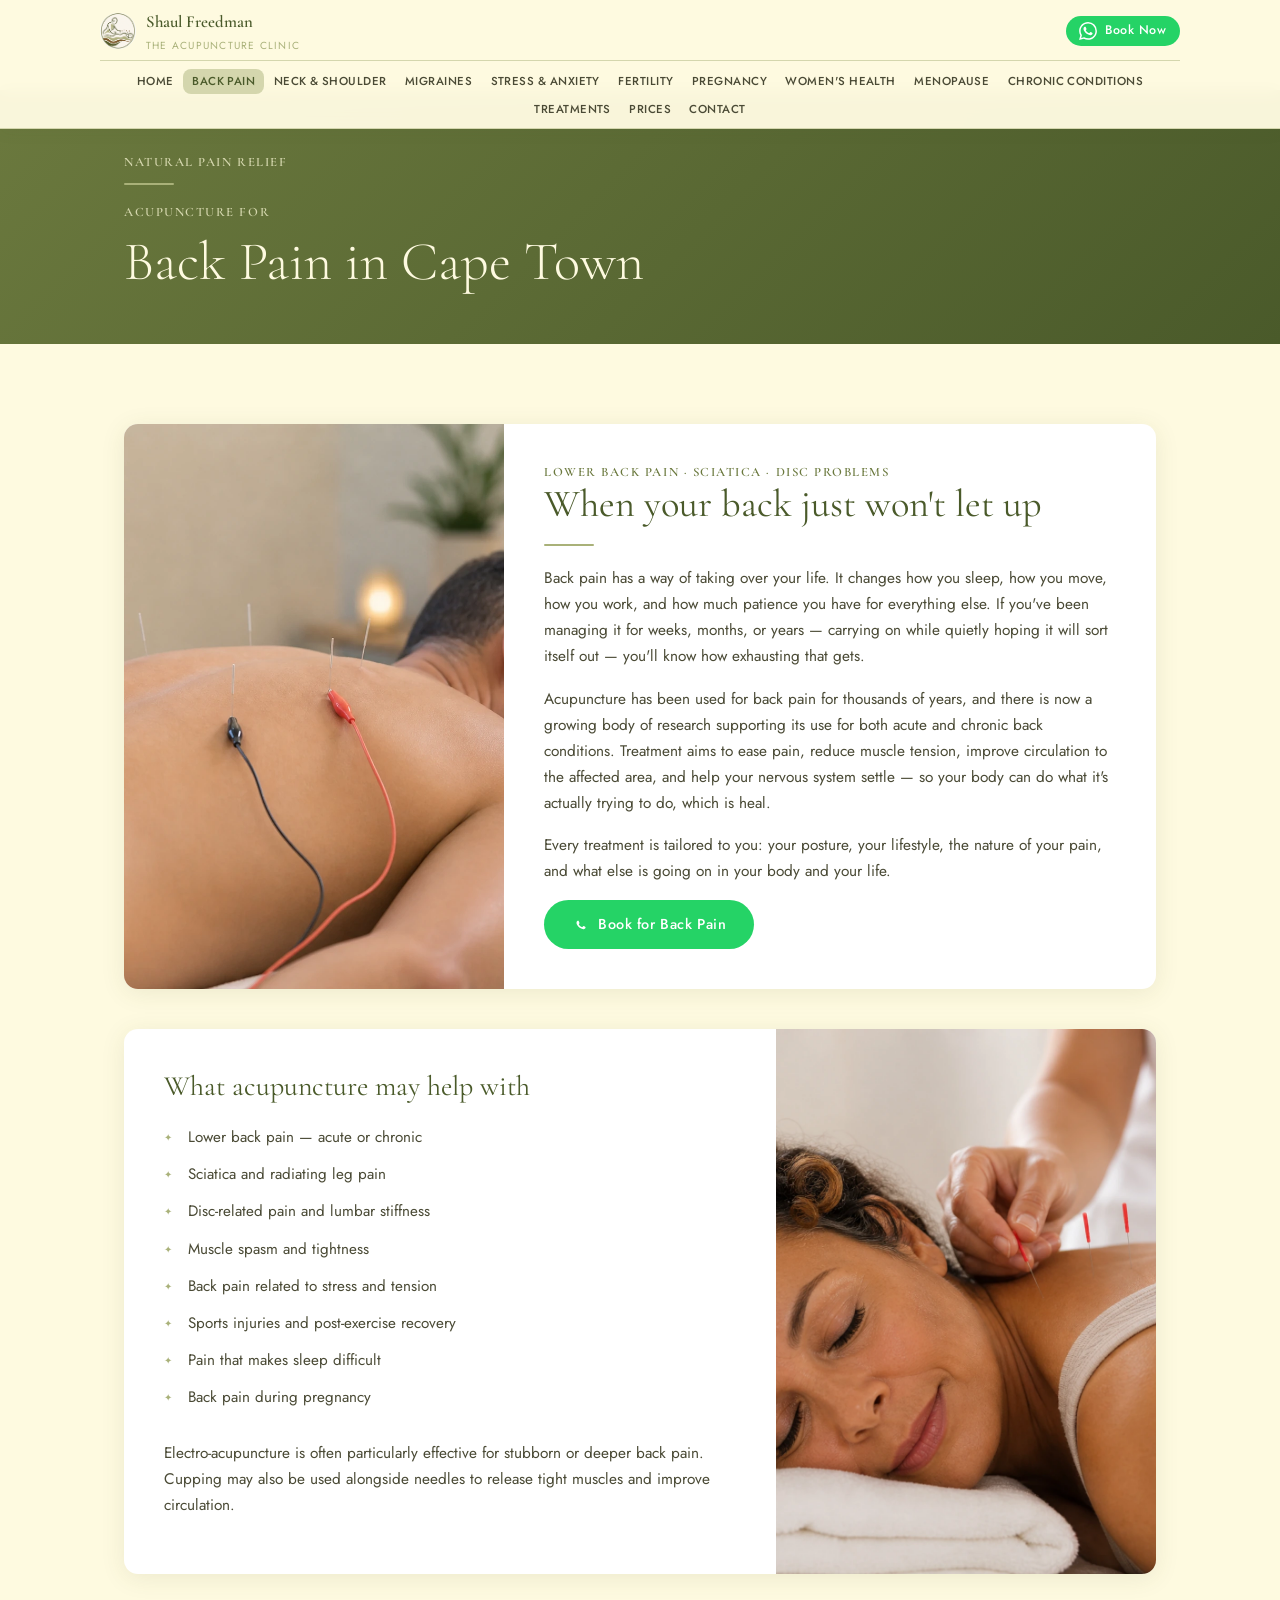
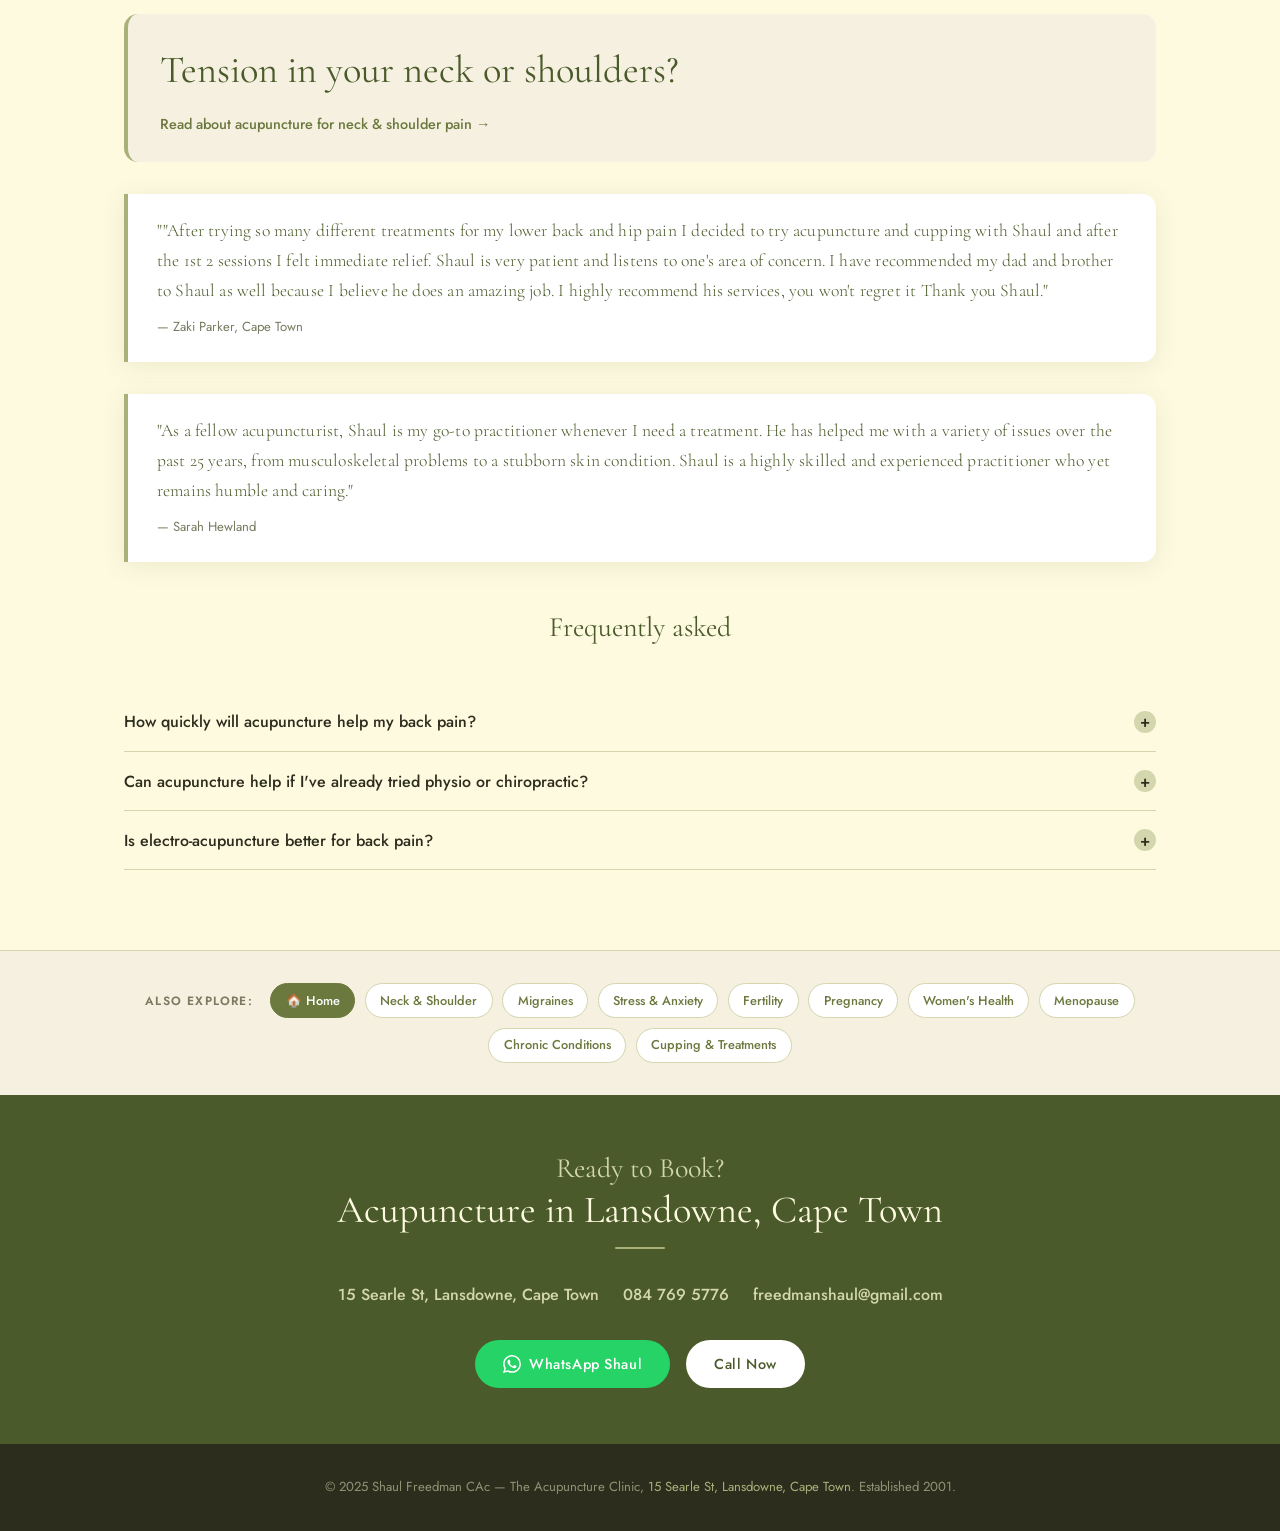
==== commit 32fb7f17: "Update back-pain-acupuncture-cape-town.html added Sarah testimonial" ====
--- a/back-pain-acupuncture-cape-town.html
+++ b/back-pain-acupuncture-cape-town.html
@@ -10,6 +10,10 @@
 <meta property="og:title" content="Acupuncture for Back Pain in Cape Town | Shaul Freedman">
 <meta property="og:description" content="Back pain, sciatica and lower back pain treatment with acupuncture in Lansdowne, Cape Town. Shaul Freedman CAc. Book on WhatsApp: 084 769 5776.">
 <meta property="og:type" content="website">
+<meta property="og:url" content="https://acupunctureincapetown.co.za/">
+<meta property="og:image" content="https://acupunctureincapetown.co.za/assets/relaxing-acupuncture-clinic-hero.webp">
+<meta property="og:image:width" content="1200">
+<meta property="og:image:height" content="630">
 <link rel="stylesheet" href="style.css">
 </head>
 <body>
@@ -119,6 +123,11 @@
       <cite>— Zaki Parker, Cape Town</cite>
     </div>
 
+    <div class="testimonial" style="margin:0;">
+      <p>"As a fellow acupuncturist, Shaul is my go-to practitioner whenever I need a treatment. He has helped me with a variety of issues over the past 25 years, from musculoskeletal problems to a stubborn skin condition. Shaul is a highly skilled and experienced practitioner who yet remains humble and caring."</p>
+      <cite>— Sarah Hewland</cite>
+       </div>
+
     <div class="section-header" style="margin-top:3rem;">
       <h3>Frequently asked</h3>
     </div>
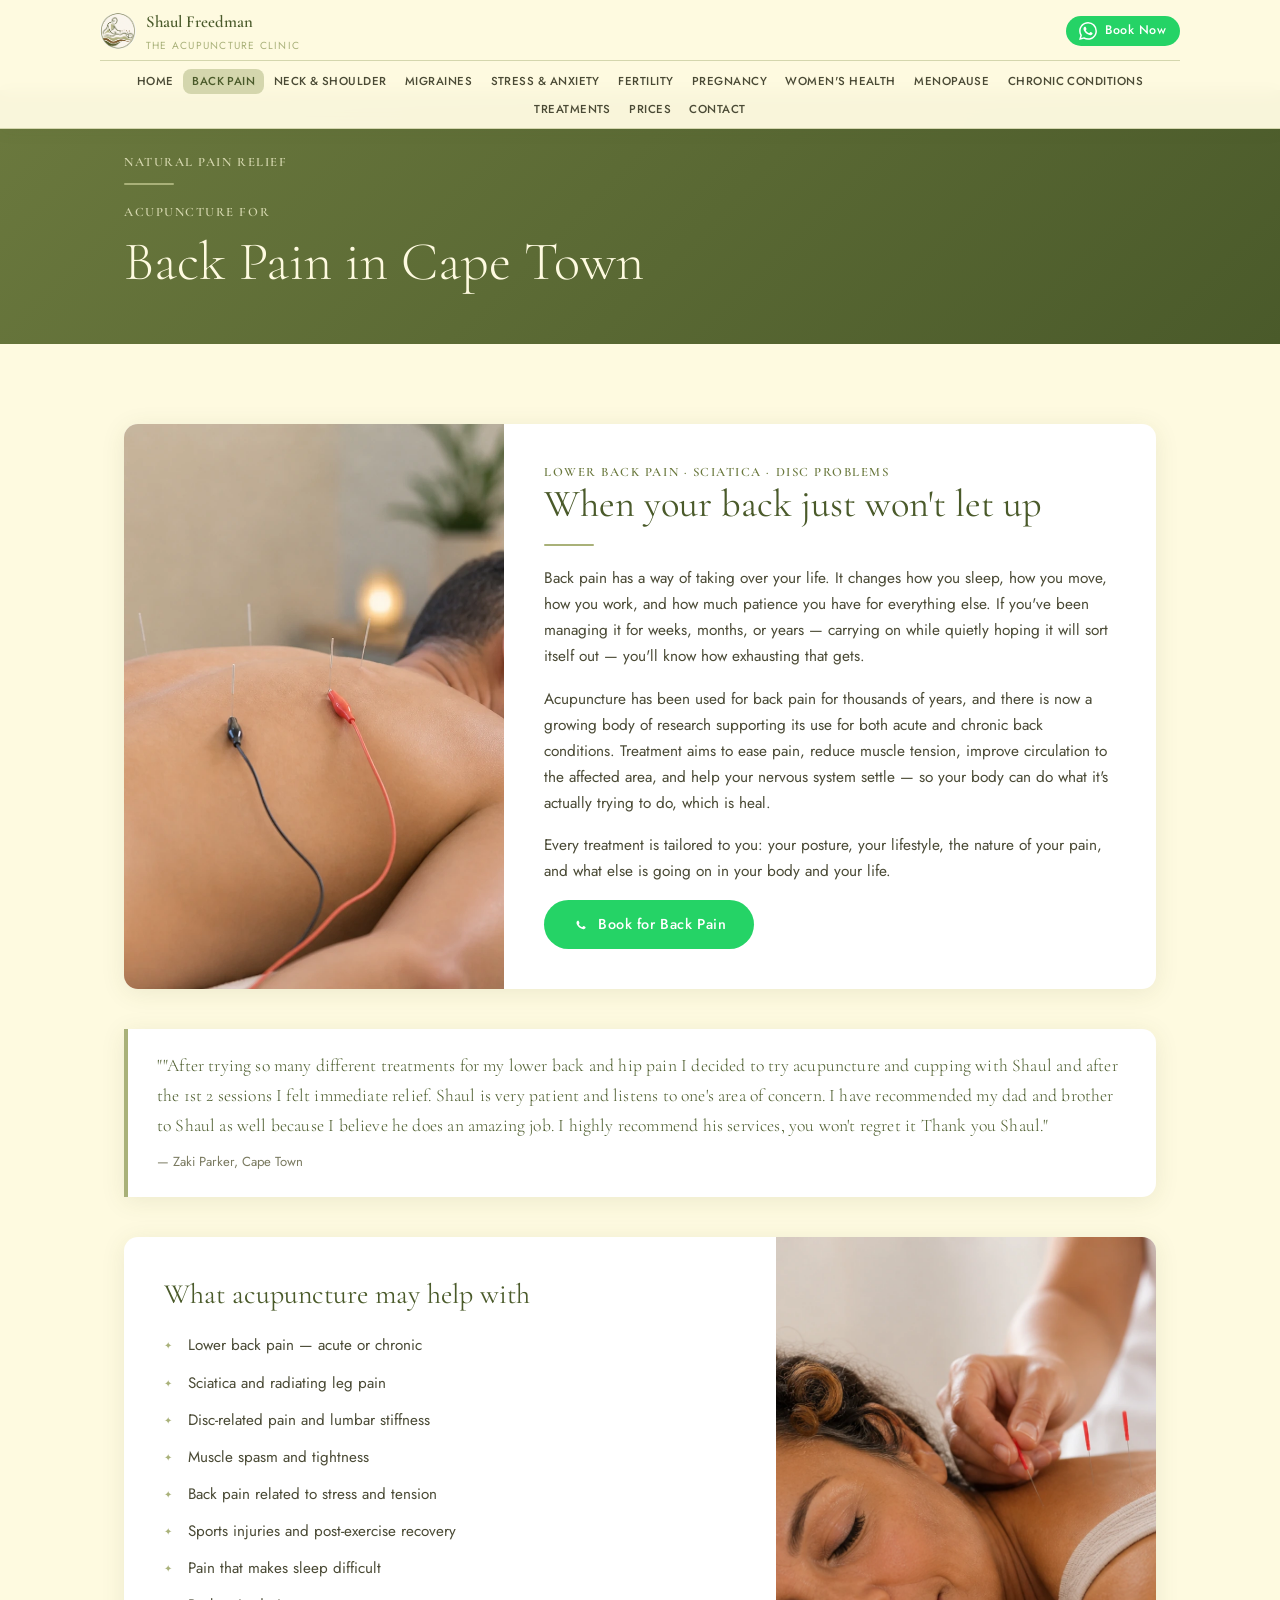
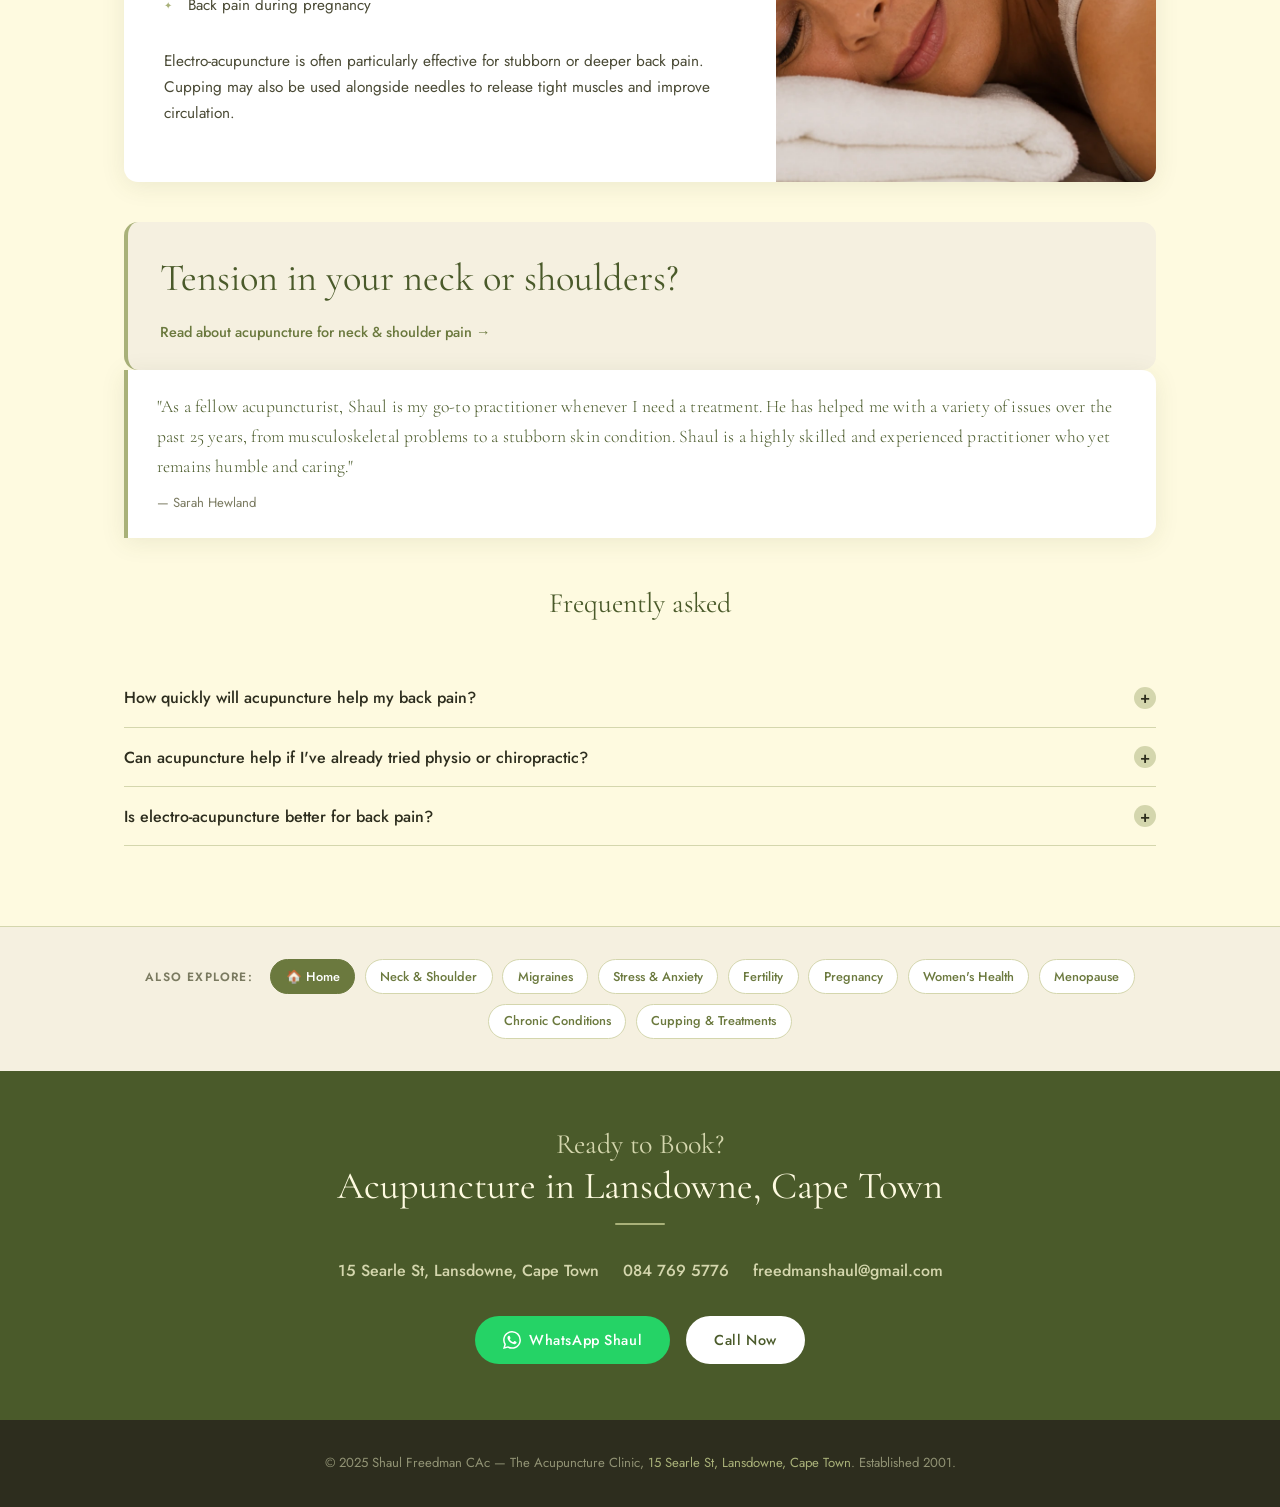
==== commit 1e8be20a: "Update back-pain-acupuncture-cape-town.html moved testimonial up" ====
--- a/back-pain-acupuncture-cape-town.html
+++ b/back-pain-acupuncture-cape-town.html
@@ -92,6 +92,11 @@
       </div>
     </div>
 
+        <div class="testimonial">
+      <p>""After trying so many different treatments for my lower back and hip pain I decided to try acupuncture and cupping with Shaul and after the 1st 2 sessions I felt immediate relief. Shaul is very patient and listens to one's area of concern. I have recommended my dad and brother to Shaul as well because I believe he does an amazing job. I highly recommend his services, you won't regret it Thank you Shaul."</p>
+      <cite>— Zaki Parker, Cape Town</cite>
+    </div>
+
     <div class="content-block reverse" style="margin-top:2.5rem;">
       <img src="assets/sports-injury-knee-acupuncture-cape-town.webp" alt="Electro-acupuncture for back and knee pain in Cape Town" class="block-img">
       <div class="block-body">
@@ -118,11 +123,6 @@
       </a>
     </div>
 
-    <div class="testimonial">
-      <p>""After trying so many different treatments for my lower back and hip pain I decided to try acupuncture and cupping with Shaul and after the 1st 2 sessions I felt immediate relief. Shaul is very patient and listens to one's area of concern. I have recommended my dad and brother to Shaul as well because I believe he does an amazing job. I highly recommend his services, you won't regret it Thank you Shaul."</p>
-      <cite>— Zaki Parker, Cape Town</cite>
-    </div>
-
     <div class="testimonial" style="margin:0;">
       <p>"As a fellow acupuncturist, Shaul is my go-to practitioner whenever I need a treatment. He has helped me with a variety of issues over the past 25 years, from musculoskeletal problems to a stubborn skin condition. Shaul is a highly skilled and experienced practitioner who yet remains humble and caring."</p>
       <cite>— Sarah Hewland</cite>
